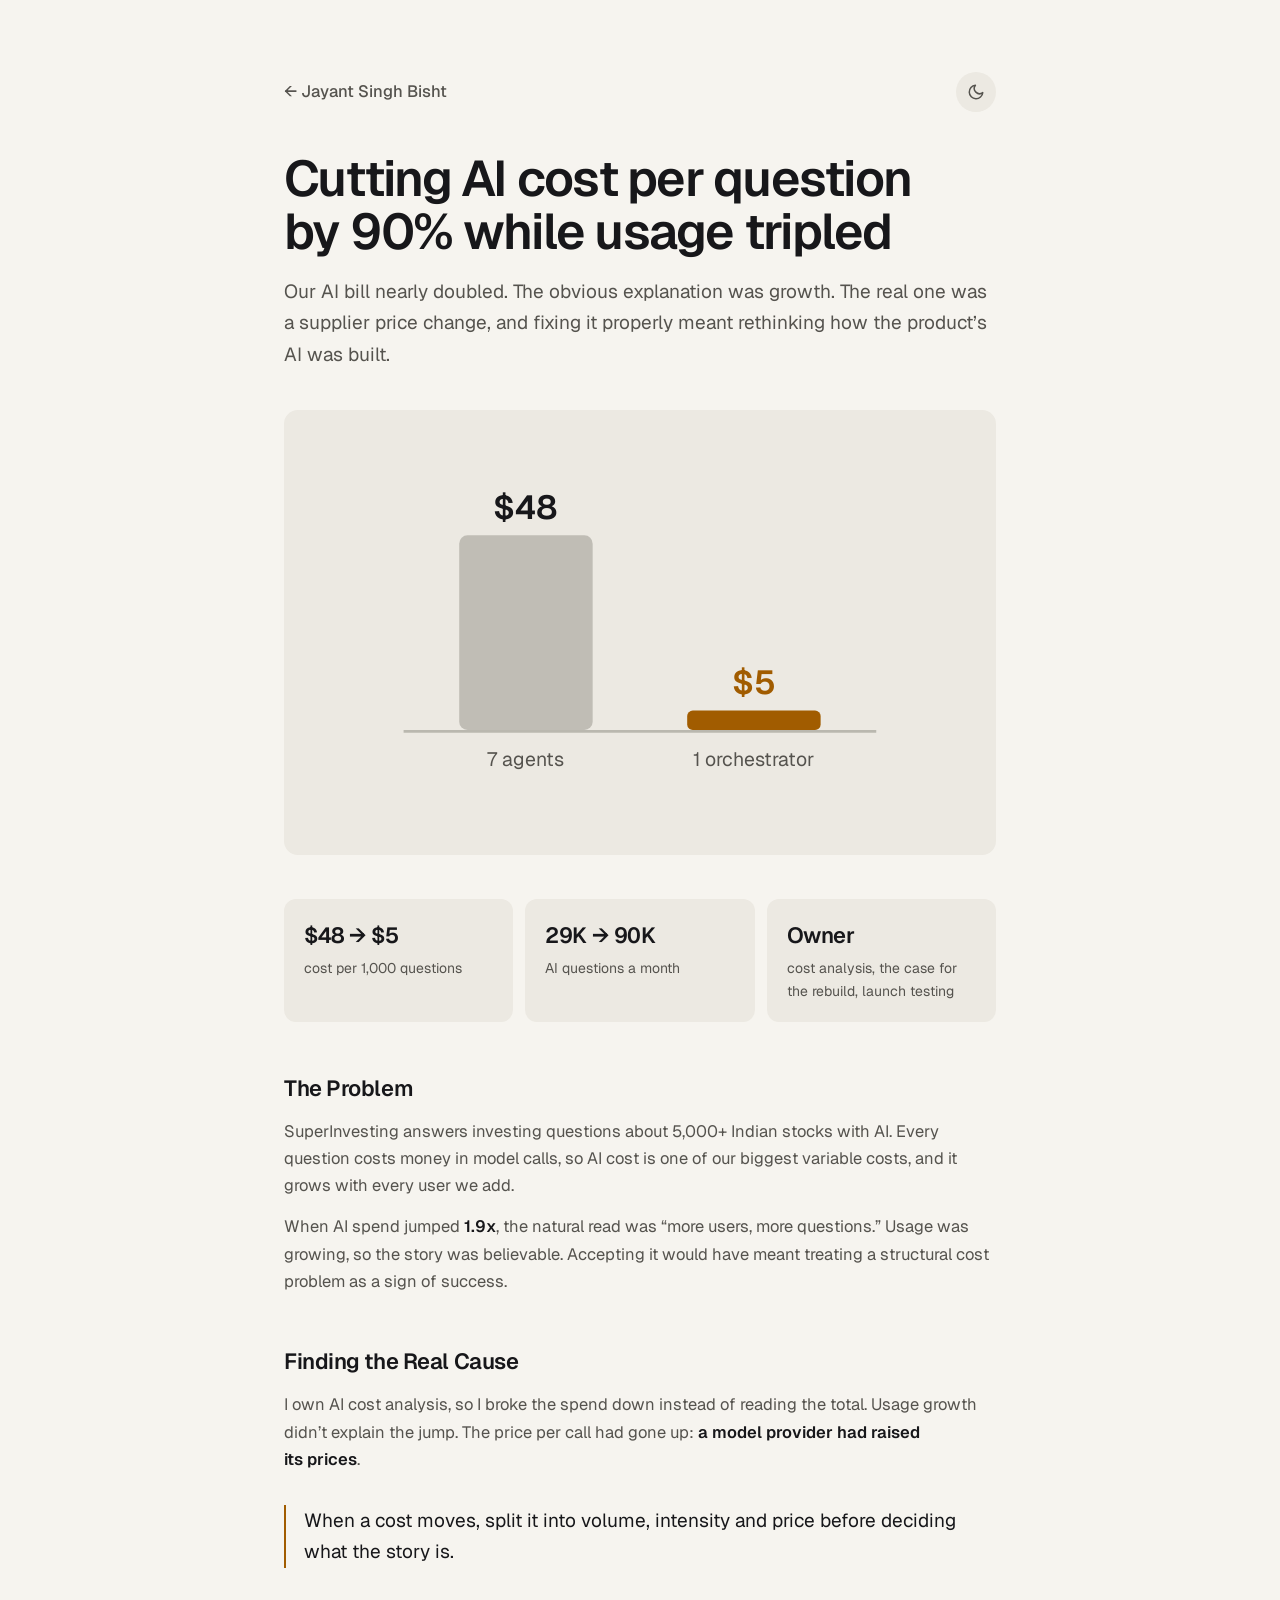
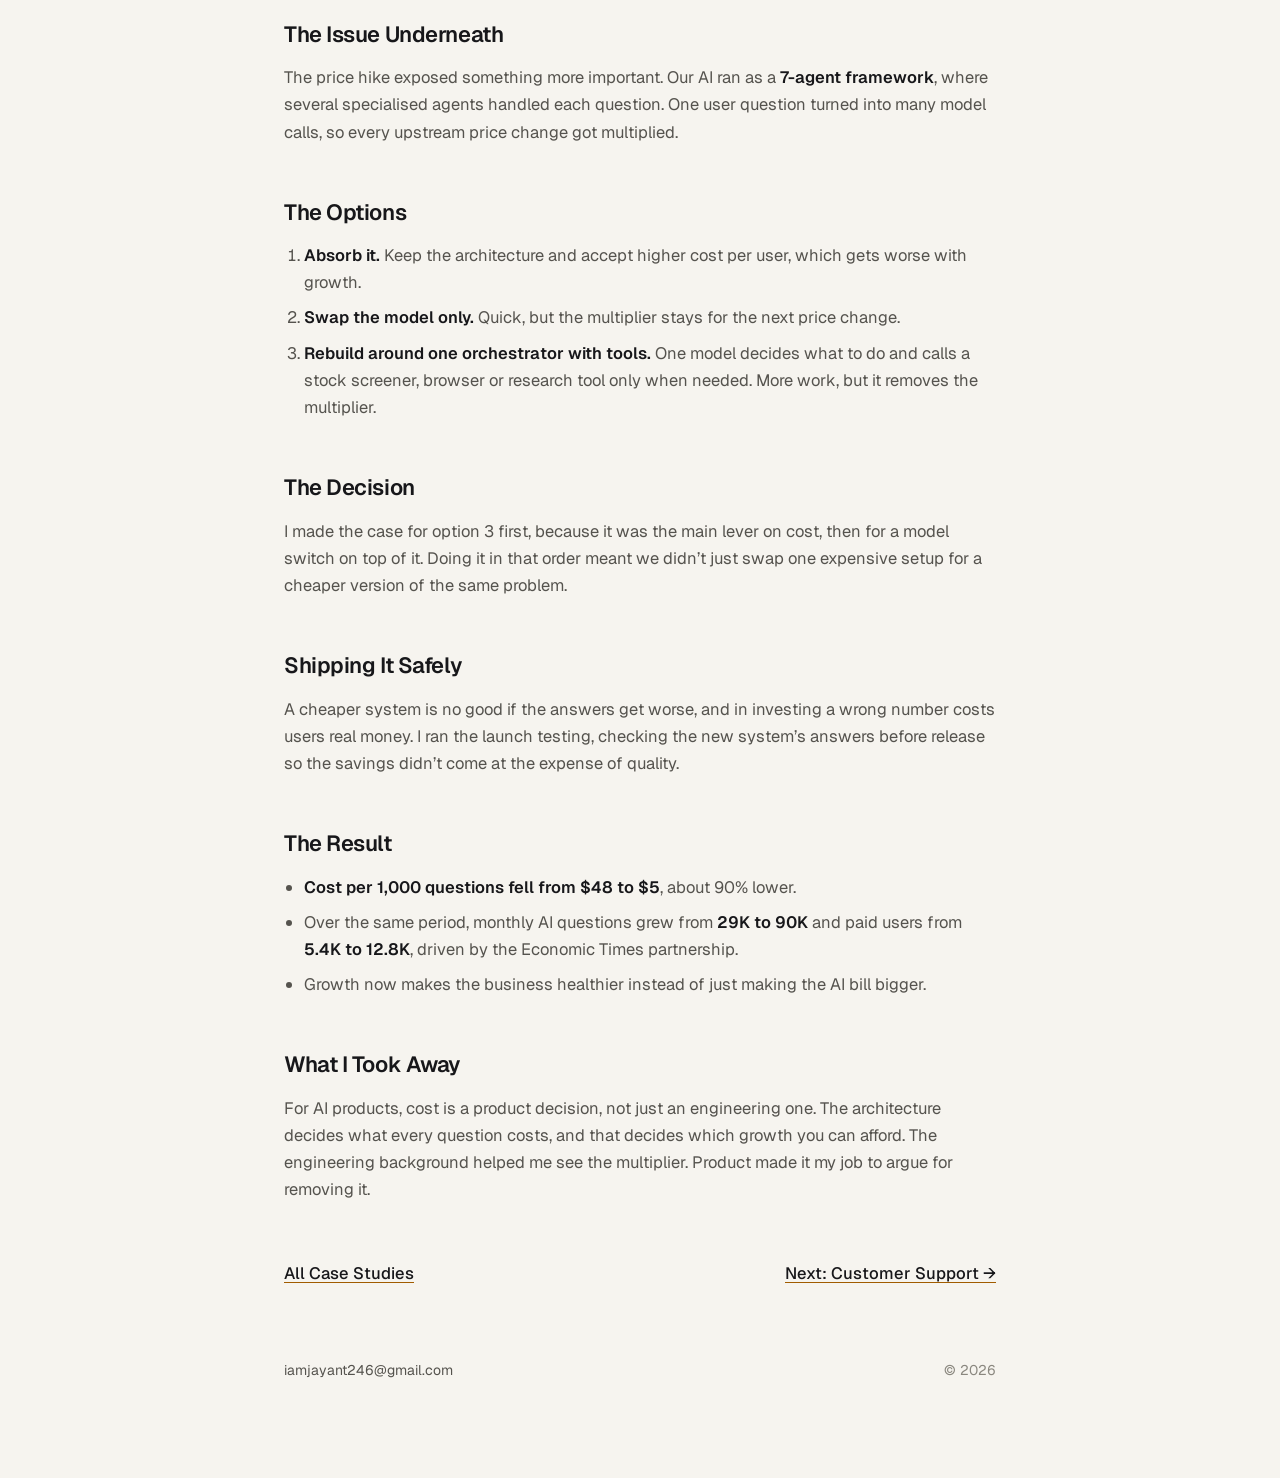
==== case-studies/ai-cost.html @ e62c858f "Portfolio: case studies, experience, projects, light/dark theme Co-Authored-By: Claude Opus 5.5 <nor" ====
<!doctype html>
<html lang="en">
<head>
  <meta charset="utf-8" />
  <meta name="viewport" content="width=device-width, initial-scale=1" />
  <title>Cutting AI cost 90% — Jayant Singh Bisht</title>
  <meta name="description" content="How I traced a 1.9x jump in AI spend to its real cause and argued for rebuilding SuperInvesting’s AI around one orchestrator." />
  <meta name="theme-color" content="#0c0d0f" />
  <script>try{const t=localStorage.getItem("theme");if(t==="light"||t==="dark")document.documentElement.dataset.theme=t}catch(e){}</script>
  <link rel="preconnect" href="https://fonts.googleapis.com" />
  <link rel="preconnect" href="https://fonts.gstatic.com" crossorigin />
  <link href="https://fonts.googleapis.com/css2?family=Geist:wght@400;500;600&display=swap" rel="stylesheet" />
  <link rel="stylesheet" href="/styles.css" />
  <link rel="icon" href="/img/jayant.jpg" />
  <script src="/site.js" defer></script>
</head>
<body>
<a class="skip" href="#main">Skip to Content</a>
<main id="main" class="article-wrap article">
  <div class="article-top"><a class="back" href="/">← Jayant Singh Bisht</a><button class="theme-toggle" type="button" aria-label="Switch theme"><svg class="moon" viewBox="0 0 24 24" fill="none" stroke="currentColor" stroke-width="2" stroke-linecap="round" stroke-linejoin="round" aria-hidden="true"><path d="M21 12.8A9 9 0 1 1 11.2 3a7 7 0 0 0 9.8 9.8Z"/></svg><svg class="sun" viewBox="0 0 24 24" fill="none" stroke="currentColor" stroke-width="2" stroke-linecap="round" stroke-linejoin="round" aria-hidden="true"><circle cx="12" cy="12" r="4"/><path d="M12 2v2M12 20v2M4.9 4.9l1.4 1.4M17.7 17.7l1.4 1.4M2 12h2M20 12h2M4.9 19.1l1.4-1.4M17.7 6.3l1.4-1.4"/></svg></button></div>

  <div data-stagger>
    <h1 data-reveal>Cutting AI cost per question by 90% while usage tripled</h1>
    <p class="lede" data-reveal>Our AI bill nearly doubled. The obvious explanation was growth. The real one was a supplier price change, and fixing it properly meant rethinking how the product’s AI was built.</p>
  </div>
  <div class="viz cover-viz" role="img" aria-label="AI cost per 1,000 questions fell from $48 with seven agents to $5 with one orchestrator" data-reveal><svg viewBox="0 0 420 220"><line class="line" x1="40" y1="181" x2="380" y2="181"/><rect class="mute" x="80" y="40" width="96" height="140" rx="6"/><text class="big" x="128" y="28" text-anchor="middle" font-size="24">$48</text><text x="128" y="206" text-anchor="middle" font-size="14">7 agents</text><rect class="acc" x="244" y="166" width="96" height="14" rx="4"/><text class="acc-t" x="292" y="154" text-anchor="middle" font-size="24">$5</text><text x="292" y="206" text-anchor="middle" font-size="14">1 orchestrator</text></svg></div>
  <div class="facts" data-stagger>
    <div data-reveal><strong class="num">$48 → $5</strong><span>cost per 1,000 questions</span></div>
    <div data-reveal><strong class="num">29K → 90K</strong><span>AI questions a month</span></div>
    <div data-reveal><strong>Owner</strong><span>cost analysis, the case for the rebuild, launch testing</span></div>
  </div>
  <div class="prose">
    <h2>The Problem</h2>
    <p>SuperInvesting answers investing questions about 5,000+ Indian stocks with AI. Every question costs money in model calls, so AI cost is one of our biggest variable costs, and it grows with every user we add.</p>
    <p>When AI spend jumped <strong>1.9x</strong>, the natural read was “more users, more questions.” Usage was growing, so the story was believable. Accepting it would have meant treating a structural cost problem as a sign of success.</p>

    <h2>Finding the Real Cause</h2>
    <p>I own AI cost analysis, so I broke the spend down instead of reading the total. Usage growth didn’t explain the jump. The price per call had gone up: <strong>a model provider had raised its prices</strong>.</p>
    <p class="pull">When a cost moves, split it into volume, intensity and price before deciding what the story is.</p>

    <h2>The Issue Underneath</h2>
    <p>The price hike exposed something more important. Our AI ran as a <strong>7-agent framework</strong>, where several specialised agents handled each question. One user question turned into many model calls, so every upstream price change got multiplied.</p>

    <h2>The Options</h2>
    <ol>
      <li><strong>Absorb it.</strong> Keep the architecture and accept higher cost per user, which gets worse with growth.</li>
      <li><strong>Swap the model only.</strong> Quick, but the multiplier stays for the next price change.</li>
      <li><strong>Rebuild around one orchestrator with tools.</strong> One model decides what to do and calls a stock screener, browser or research tool only when needed. More work, but it removes the multiplier.</li>
    </ol>

    <h2>The Decision</h2>
    <p>I made the case for option 3 first, because it was the main lever on cost, then for a model switch on top of it. Doing it in that order meant we didn’t just swap one expensive setup for a cheaper version of the same problem.</p>
  </div>
  <div class="prose">
    <h2>Shipping It Safely</h2>
    <p>A cheaper system is no good if the answers get worse, and in investing a wrong number costs users real money. I ran the launch testing, checking the new system’s answers before release so the savings didn’t come at the expense of quality.</p>

    <h2>The Result</h2>
    <ul>
      <li><strong>Cost per 1,000 questions fell from $48 to $5</strong>, about 90% lower.</li>
      <li>Over the same period, monthly AI questions grew from <strong>29K to 90K</strong> and paid users from <strong>5.4K to 12.8K</strong>, driven by the Economic Times partnership.</li>
      <li>Growth now makes the business healthier instead of just making the AI bill bigger.</li>
    </ul>

    <h2>What I Took Away</h2>
    <p>For AI products, cost is a product decision, not just an engineering one. The architecture decides what every question costs, and that decides which growth you can afford. The engineering background helped me see the multiplier. Product made it my job to argue for removing it.</p>

    <nav class="pager" aria-label="Case studies">
      <a class="u" href="/#work">All Case Studies</a>
      <a class="u" href="/case-studies/help-support.html">Next: Customer Support →</a>
    </nav>
  </div>
  <footer class="page-foot">
    <a class="link" href="mailto:iamjayant246@gmail.com">iamjayant246@gmail.com</a>
    <span>© 2026</span>
  </footer>
</main>
</body>
</html>
---- styles.css ----
:root {
  color-scheme: dark;
  --ground: #0c0d0f;
  --raise: #15171a;
  --ink: #e9e7e2;
  --soft: #a3a19b;
  --dim: #6d6b66;
  --accent: #f2b544;
  --accent-ink: #1a1408;
  --chip: rgba(242, 181, 68, 0.12);
  --font: "Geist", ui-sans-serif, system-ui, -apple-system, "Segoe UI", sans-serif;
}

/* Light theme: follows the system unless the visitor picked one with the toggle. */
@media (prefers-color-scheme: light) {
  :root:not([data-theme="dark"]) {
    color-scheme: light;
    --ground: #f6f4ef;
    --raise: #ece9e2;
    --ink: #17171a;
    --soft: #55534e;
    --dim: #8a877f;
    --accent: #a15c00;
    --accent-ink: #fff8ec;
    --chip: rgba(161, 92, 0, 0.1);
  }
}
:root[data-theme="light"] {
  color-scheme: light;
  --ground: #f6f4ef;
  --raise: #ece9e2;
  --ink: #17171a;
  --soft: #55534e;
  --dim: #8a877f;
  --accent: #a15c00;
  --accent-ink: #fff8ec;
  --chip: rgba(161, 92, 0, 0.1);
}

/* Theme toggle */
.theme-toggle {
  display: inline-grid; place-items: center; width: 40px; height: 40px; border-radius: 999px;
  background: var(--raise); color: var(--soft); border: 0; cursor: pointer;
  transition: color 0.2s, transform 0.2s;
}
.theme-toggle:hover { color: var(--ink); transform: rotate(-15deg); }
.theme-toggle svg { width: 18px; height: 18px; }
.theme-toggle .sun { display: none; }
:root[data-theme-resolved="dark"] .theme-toggle .sun { display: block; }
:root[data-theme-resolved="dark"] .theme-toggle .moon { display: none; }
.article-top { display: flex; justify-content: space-between; align-items: center; }
body { transition: background-color 0.25s, color 0.25s; }

*, *::before, *::after { box-sizing: border-box; margin: 0; padding: 0; }
html { -webkit-text-size-adjust: 100%; scroll-behavior: smooth; }
@media (pointer: fine) { html { overscroll-behavior: none; } }

body {
  background: var(--ground);
  color: var(--soft);
  font-family: var(--font);
  font-size: 16.5px;
  line-height: 1.65;
  -webkit-font-smoothing: antialiased;
  touch-action: manipulation;
  -webkit-tap-highlight-color: transparent;
}

img { display: block; max-width: 100%; height: auto; }
a { color: inherit; text-decoration: none; }
:focus-visible { outline: 2px solid var(--accent); outline-offset: 4px; border-radius: 4px; }
h1, h2, h3 { color: var(--ink); font-weight: 600; text-wrap: balance; }
p { text-wrap: pretty; }
strong { color: var(--ink); font-weight: 500; }
.num { font-variant-numeric: tabular-nums; }

.skip {
  position: absolute; left: 16px; top: -100px; z-index: 50;
  background: var(--accent); color: var(--accent-ink); padding: 10px 16px; border-radius: 6px; font-weight: 600;
}
.skip:focus { top: 16px; }

/* Layout */
.shell {
  position: relative; z-index: 1;
  max-width: 1200px; margin: 0 auto; padding: 0 clamp(24px, 5vw, 64px);
  display: grid; grid-template-columns: minmax(0, 1fr) minmax(0, 1.15fr); gap: 64px;
}

.side {
  position: sticky; top: 0; height: 100vh; height: 100svh;
  display: flex; flex-direction: column; justify-content: space-between;
  padding-block: 96px;
}
.side .who { display: flex; align-items: center; gap: 14px; }
.side .who img { width: 52px; height: 52px; border-radius: 50%; object-fit: cover; object-position: 50% 25%; }
.side h1 { font-size: clamp(40px, 4.6vw, 54px); line-height: 1.02; letter-spacing: -0.035em; margin-top: 28px; }
.side .role { color: var(--ink); font-size: 19px; font-weight: 500; margin-top: 14px; letter-spacing: -0.01em; }
.side .line { margin-top: 14px; max-width: 32ch; }

.toc { list-style: none; margin-top: 64px; display: grid; gap: 4px; }
.toc a {
  display: inline-flex; align-items: center; gap: 14px; padding-block: 8px;
  font-size: 13px; font-weight: 600; letter-spacing: 0.08em; text-transform: uppercase; color: var(--dim);
  transition: color 0.2s;
}
.toc a::before {
  content: ""; height: 1px; width: 32px; background: currentColor;
  transition: width 0.25s cubic-bezier(.2,.7,.2,1), background-color 0.2s;
}
.toc a:hover, .toc a[aria-current="true"] { color: var(--ink); }
.toc a:hover::before, .toc a[aria-current="true"]::before { width: 64px; }

.socials { list-style: none; display: flex; gap: 20px; align-items: center; }
.socials a { color: var(--soft); transition: color 0.2s, transform 0.2s; }
.socials a:hover { color: var(--ink); transform: translateY(-2px); }
.socials svg { width: 22px; height: 22px; display: block; }

/* Content column */
.content { padding-block: 96px; }
.block { scroll-margin-top: 96px; }
.block + .block { margin-top: 112px; }
.block-title { display: none; }

.about p + p { margin-top: 16px; }
.about a, .inline-link {
  color: var(--ink); font-weight: 500;
  background-image: linear-gradient(var(--accent), var(--accent));
  background-size: 100% 1px; background-position: 0 100%; background-repeat: no-repeat;
  transition: color 0.2s;
}
.about a:hover, .inline-link:hover { color: var(--accent); }

/* Stats */
.stats { display: grid; grid-template-columns: repeat(2, 1fr); gap: 12px; margin-top: 40px; }
.stat { background: var(--raise); border-radius: 12px; padding: 20px 22px; }
.stat strong { display: block; font-size: 30px; font-weight: 600; letter-spacing: -0.03em; line-height: 1.1; }
.stat span { display: block; font-size: 14px; margin-top: 4px; }
.stat .was { color: var(--dim); }

/* Cards (case studies, experience, projects) */
.cards { list-style: none; display: grid; gap: 12px; }
.card {
  position: relative; display: grid; grid-template-columns: 168px 1fr; gap: 22px;
  padding: 20px; margin-inline: -20px; border-radius: 12px;
  transition: background-color 0.25s, transform 0.25s cubic-bezier(.2,.7,.2,1);
}
.cards:hover .card { opacity: 0.55; }
.cards .card:hover { opacity: 1; background: var(--raise); }
.card { transition: opacity 0.25s, background-color 0.25s; }
.card .aside { font-size: 13px; font-weight: 600; letter-spacing: 0.04em; text-transform: uppercase; color: var(--dim); padding-top: 3px; }
.card .thumb { border-radius: 8px; overflow: hidden; background: var(--raise); align-self: start; aspect-ratio: 16 / 10; }
.card .thumb img { width: 100%; height: 100%; object-fit: cover; object-position: top; }
.card h3 { font-size: 17px; font-weight: 500; line-height: 1.35; letter-spacing: -0.01em; }
.card h3 a::after { content: ""; position: absolute; inset: 0; border-radius: 12px; }
.card h3 .arrow { display: inline-block; margin-left: 4px; transition: transform 0.2s; color: var(--accent); }
.card:hover h3 { color: var(--accent); }
.card:hover h3 .arrow { transform: translate(3px, -3px); }
.card p { margin-top: 8px; font-size: 15px; }
.card .sub { color: var(--dim); font-size: 15px; margin-top: 2px; }
.card ul.points { margin-top: 10px; padding-left: 18px; font-size: 15px; display: grid; gap: 6px; }
.chips { list-style: none; display: flex; flex-wrap: wrap; gap: 8px; margin-top: 14px; }
.chips li { background: var(--chip); color: var(--accent); font-size: 12.5px; font-weight: 500; padding: 4px 12px; border-radius: 999px; }
.result { color: var(--ink); font-weight: 600; }

.more { display: inline-flex; align-items: center; gap: 8px; margin-top: 28px; color: var(--ink); font-weight: 500; }
.more span { transition: transform 0.2s; }
.more:hover span { transform: translateX(4px); }
.more:hover { color: var(--accent); }

.foot { margin-top: 112px; font-size: 14px; color: var(--dim); max-width: 46ch; }

/* Article (case study pages) */
.article-wrap { position: relative; z-index: 1; max-width: 760px; margin: 0 auto; padding: 72px 24px 96px; }
.back { display: inline-flex; gap: 8px; color: var(--soft); font-weight: 500; transition: color 0.2s; }
.back:hover { color: var(--accent); }
.article h1 { font-size: clamp(34px, 5vw, 50px); line-height: 1.06; letter-spacing: -0.035em; margin-top: 40px; }
.article .lede { font-size: 19px; color: var(--soft); margin-top: 18px; }
.facts { display: grid; grid-template-columns: repeat(3, 1fr); gap: 12px; margin-block: 44px; }
.facts div { background: var(--raise); border-radius: 12px; padding: 18px 20px; }
.facts strong { display: block; font-size: 22px; letter-spacing: -0.02em; font-weight: 600; }
.facts span { display: block; font-size: 14px; margin-top: 4px; }
.article h2 { font-size: 22px; letter-spacing: -0.02em; margin: 48px 0 12px; }
.article h3 { font-size: 17px; margin: 24px 0 6px; }
.article p { margin-bottom: 14px; }
.article ol, .article ul { padding-left: 20px; margin-bottom: 14px; display: grid; gap: 8px; }
.article strong { font-weight: 600; }
.article .pull { border-left: 2px solid var(--accent); padding-left: 18px; margin-block: 32px; font-size: 19px; color: var(--ink); }
.article figure { margin-block: 36px; }
.article figure img { border-radius: 12px; }
.article figcaption { color: var(--dim); font-size: 14px; margin-top: 10px; }
.article .prose a:not(.back) { color: var(--ink); text-decoration: underline; text-decoration-color: var(--accent); text-underline-offset: 3px; }
.pager { display: flex; justify-content: space-between; gap: 16px; flex-wrap: wrap; margin-top: 56px; font-weight: 500; }
.page-foot { margin-top: 72px; display: flex; justify-content: space-between; gap: 16px; flex-wrap: wrap; font-size: 14px; color: var(--dim); }
.page-foot a { color: var(--soft); }
.page-foot a:hover { color: var(--accent); }

/* Reveal */
.js [data-reveal] { opacity: 0; transform: translateY(14px); }
.js [data-reveal].in {
  opacity: 1; transform: none;
  transition: opacity 0.7s ease, transform 0.7s cubic-bezier(.2,.7,.2,1);
  transition-delay: calc(var(--i, 0) * 70ms);
}

@media (prefers-reduced-motion: reduce) {
  html { scroll-behavior: auto; }
  .js [data-reveal] { opacity: 1; transform: none; }
  *, *::before, *::after { transition-duration: 0.01ms !important; }
}

/* Tablet & mobile: single column, header scrolls away, section titles appear */
@media (max-width: 1000px) {
  .shell { grid-template-columns: minmax(0, 1fr); gap: 0; }
  .side { position: static; height: auto; padding-block: 64px 24px; }
  .toc { display: none; }
  .socials { margin-top: 28px; }
  .content { padding-top: 32px; }
  .block-title {
    display: block; position: sticky; top: 0; z-index: 5;
    margin-inline: calc(-1 * clamp(24px, 5vw, 64px)); padding: 16px clamp(24px, 5vw, 64px); margin-bottom: 16px;
    background: color-mix(in srgb, var(--ground) 88%, transparent); backdrop-filter: blur(8px);
    font-size: 13px; font-weight: 600; letter-spacing: 0.08em; text-transform: uppercase; color: var(--ink);
  }
  .block + .block { margin-top: 80px; }
  .cards:hover .card { opacity: 1; }
}

@media (max-width: 560px) {
  .card { grid-template-columns: minmax(0, 1fr); gap: 12px; }
  .card .thumb { max-width: 220px; }
  .facts { grid-template-columns: 1fr; }
}

/* Case-study visuals: drawn with theme tokens so they follow light/dark mode */
.viz { background: var(--raise); border-radius: 8px; aspect-ratio: 16 / 10; display: grid; place-items: center; padding: 8% 12%; color: var(--dim); }
.viz svg { width: 100%; height: 100%; overflow: visible; }
.viz .ink { fill: var(--ink); }
.viz .mute { fill: var(--dim); opacity: 0.45; }
.viz .acc { fill: var(--accent); }
.viz .line { stroke: var(--dim); stroke-opacity: 0.5; stroke-width: 2; fill: none; }
.viz .line-acc { stroke: var(--accent); stroke-width: 2.5; fill: none; }
.viz text { font-family: var(--font); fill: var(--soft); }
.viz text.big { fill: var(--ink); font-weight: 600; }
.viz text.acc-t { fill: var(--accent); font-weight: 600; }
.cover-viz { margin-block: 40px 0; padding: 7% 9%; border-radius: 14px; }
.viz .tile { fill: var(--ground); }
.viz .tile.dead { fill: var(--ground); opacity: 0.6; }
.viz text.on-acc { fill: var(--accent-ink); font-weight: 600; }
.viz text.strike { fill: var(--dim); text-decoration: line-through; }
.viz .dot { fill: var(--accent-ink); }
.card .thumb.viz { padding: 6% 8%; }
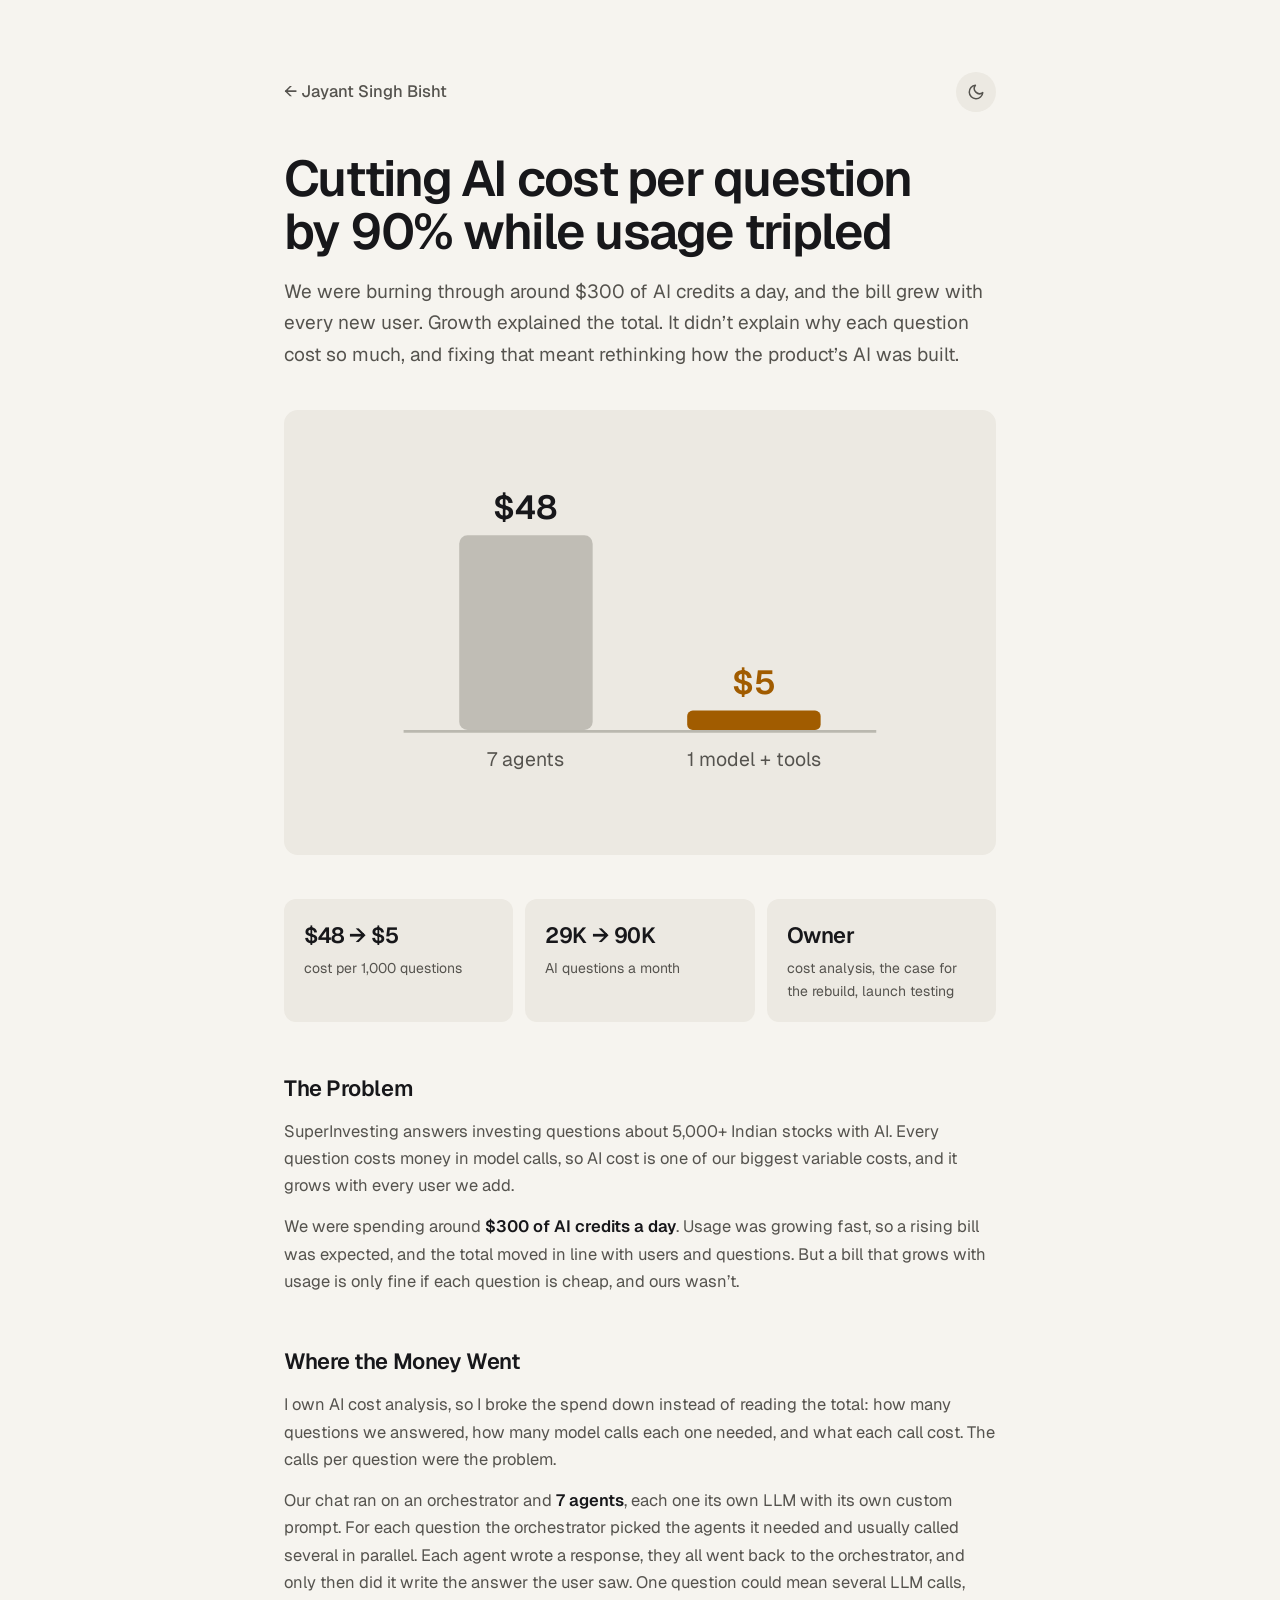
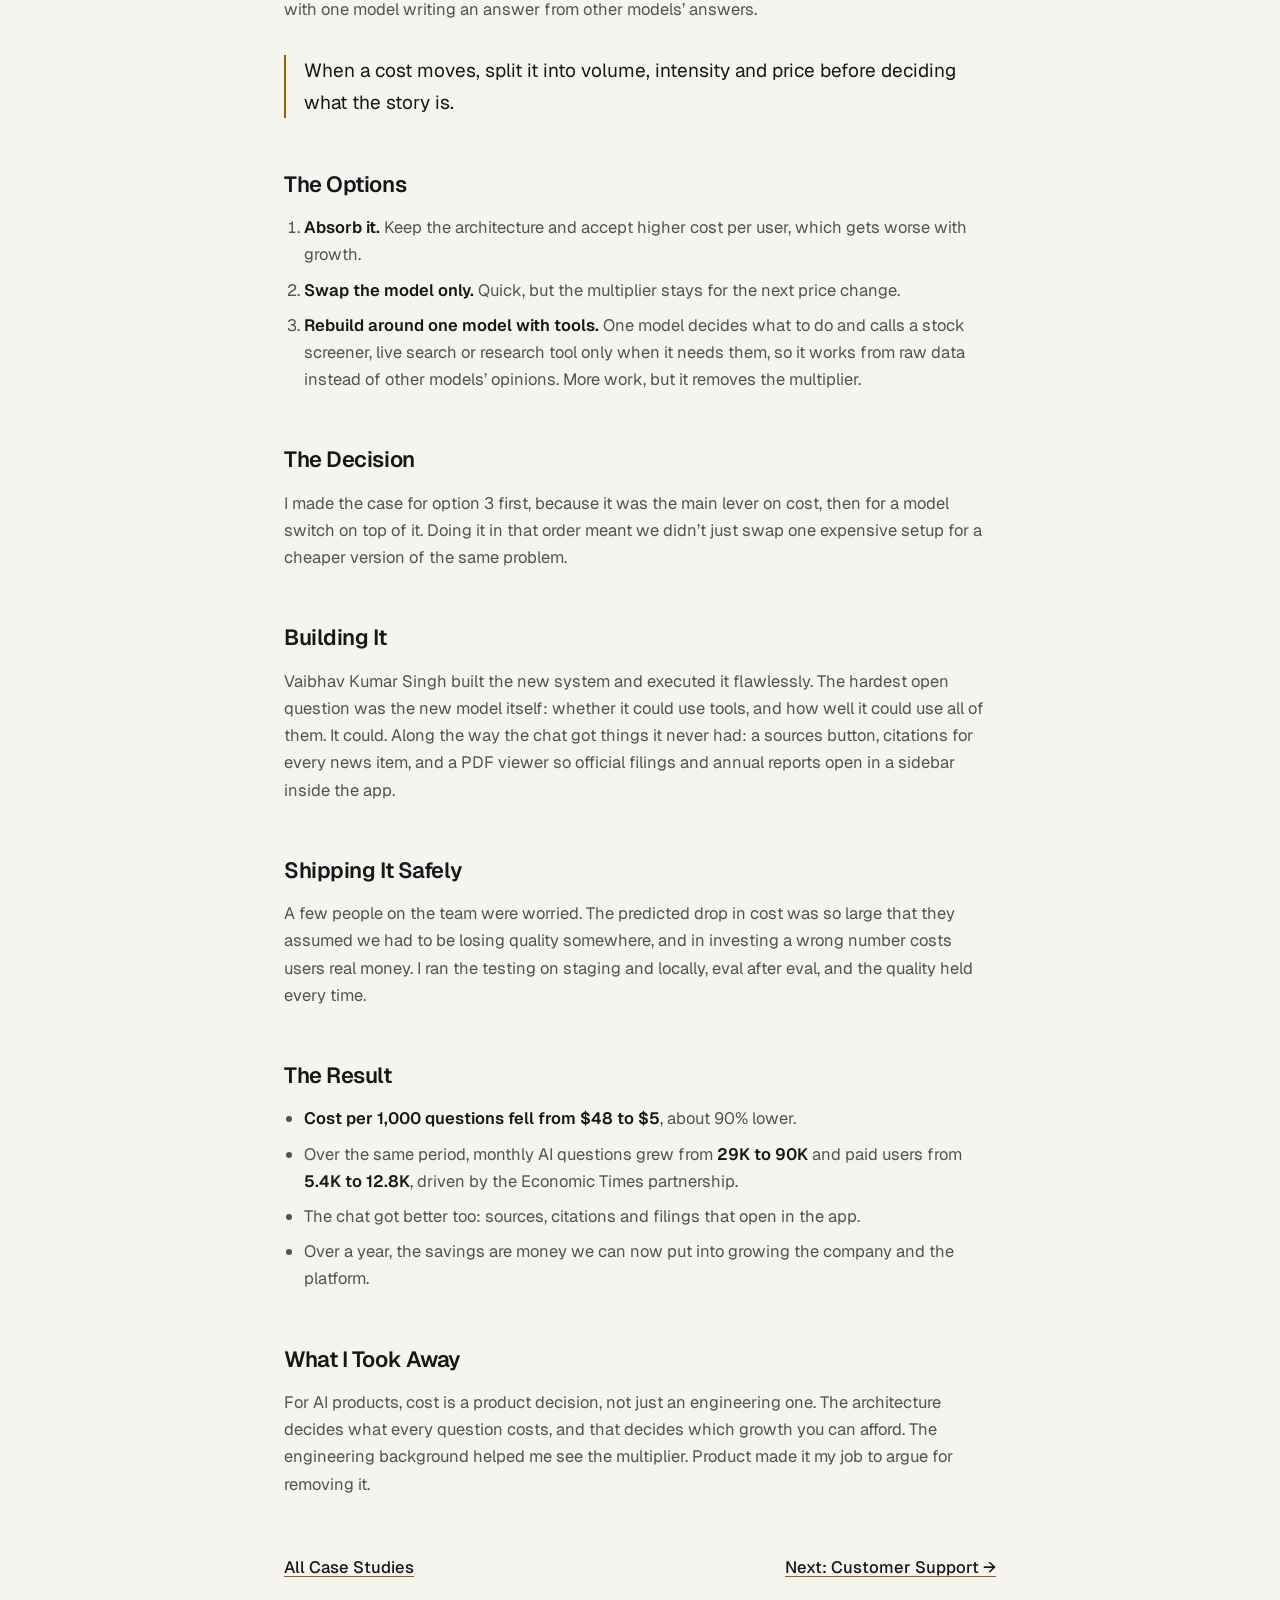
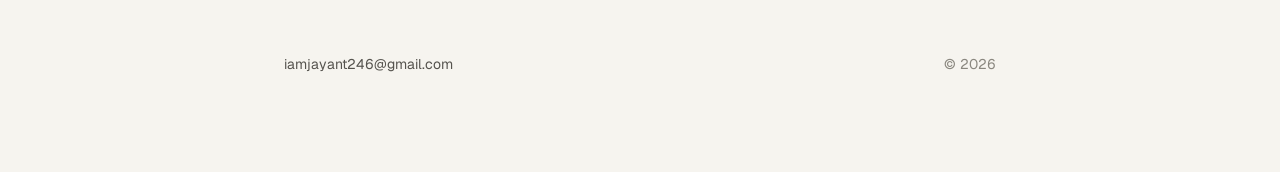
==== commit 61f5256f: "Update AI cost case study with architecture, build and testing details Co-Authored-By: Claude Opus 5" ====
--- a/case-studies/ai-cost.html
+++ b/case-studies/ai-cost.html
@@ -4,7 +4,16 @@
   <meta charset="utf-8" />
   <meta name="viewport" content="width=device-width, initial-scale=1" />
   <title>Cutting AI cost 90% — Jayant Singh Bisht</title>
-  <meta name="description" content="How I traced a 1.9x jump in AI spend to its real cause and argued for rebuilding SuperInvesting’s AI around one orchestrator." />
+  <meta name="description" content="How I found what each AI question really cost and argued for rebuilding SuperInvesting’s AI around one model with tools." />
+  <meta property="og:title" content="Cutting AI cost 90%" />
+  <meta property="og:description" content="How I found what each AI question really cost and argued for rebuilding SuperInvesting’s AI around one model with tools." />
+  <meta property="og:type" content="website" />
+  <meta property="og:url" content="https://jayantsinghbisht.vercel.app/" />
+  <meta property="og:image" content="https://jayantsinghbisht.vercel.app/og.jpg" />
+  <meta property="og:image:width" content="1200" />
+  <meta property="og:image:height" content="627" />
+  <meta name="twitter:card" content="summary_large_image" />
+  <meta name="twitter:image" content="https://jayantsinghbisht.vercel.app/og.jpg" />
   <meta name="theme-color" content="#0c0d0f" />
   <script>try{const t=localStorage.getItem("theme");if(t==="light"||t==="dark")document.documentElement.dataset.theme=t}catch(e){}</script>
   <link rel="preconnect" href="https://fonts.googleapis.com" />
@@ -21,9 +30,9 @@
 
   <div data-stagger>
     <h1 data-reveal>Cutting AI cost per question by 90% while usage tripled</h1>
-    <p class="lede" data-reveal>Our AI bill nearly doubled. The obvious explanation was growth. The real one was a supplier price change, and fixing it properly meant rethinking how the product’s AI was built.</p>
+    <p class="lede" data-reveal>We were burning through around $300 of AI credits a day, and the bill grew with every new user. Growth explained the total. It didn’t explain why each question cost so much, and fixing that meant rethinking how the product’s AI was built.</p>
   </div>
-  <div class="viz cover-viz" role="img" aria-label="AI cost per 1,000 questions fell from $48 with seven agents to $5 with one orchestrator" data-reveal><svg viewBox="0 0 420 220"><line class="line" x1="40" y1="181" x2="380" y2="181"/><rect class="mute" x="80" y="40" width="96" height="140" rx="6"/><text class="big" x="128" y="28" text-anchor="middle" font-size="24">$48</text><text x="128" y="206" text-anchor="middle" font-size="14">7 agents</text><rect class="acc" x="244" y="166" width="96" height="14" rx="4"/><text class="acc-t" x="292" y="154" text-anchor="middle" font-size="24">$5</text><text x="292" y="206" text-anchor="middle" font-size="14">1 orchestrator</text></svg></div>
+  <div class="viz cover-viz" role="img" aria-label="AI cost per 1,000 questions fell from $48 with seven agents to $5 with one model and tools" data-reveal><svg viewBox="0 0 420 220"><line class="line" x1="40" y1="181" x2="380" y2="181"/><rect class="mute" x="80" y="40" width="96" height="140" rx="6"/><text class="big" x="128" y="28" text-anchor="middle" font-size="24">$48</text><text x="128" y="206" text-anchor="middle" font-size="14">7 agents</text><rect class="acc" x="244" y="166" width="96" height="14" rx="4"/><text class="acc-t" x="292" y="154" text-anchor="middle" font-size="24">$5</text><text x="292" y="206" text-anchor="middle" font-size="14">1 model + tools</text></svg></div>
   <div class="facts" data-stagger>
     <div data-reveal><strong class="num">$48 → $5</strong><span>cost per 1,000 questions</span></div>
     <div data-reveal><strong class="num">29K → 90K</strong><span>AI questions a month</span></div>
@@ -32,34 +41,36 @@
   <div class="prose">
     <h2>The Problem</h2>
     <p>SuperInvesting answers investing questions about 5,000+ Indian stocks with AI. Every question costs money in model calls, so AI cost is one of our biggest variable costs, and it grows with every user we add.</p>
-    <p>When AI spend jumped <strong>1.9x</strong>, the natural read was “more users, more questions.” Usage was growing, so the story was believable. Accepting it would have meant treating a structural cost problem as a sign of success.</p>
+    <p>We were spending around <strong>$300 of AI credits a day</strong>. Usage was growing fast, so a rising bill was expected, and the total moved in line with users and questions. But a bill that grows with usage is only fine if each question is cheap, and ours wasn’t.</p>
 
-    <h2>Finding the Real Cause</h2>
-    <p>I own AI cost analysis, so I broke the spend down instead of reading the total. Usage growth didn’t explain the jump. The price per call had gone up: <strong>a model provider had raised its prices</strong>.</p>
+    <h2>Where the Money Went</h2>
+    <p>I own AI cost analysis, so I broke the spend down instead of reading the total: how many questions we answered, how many model calls each one needed, and what each call cost. The calls per question were the problem.</p>
+    <p>Our chat ran on an orchestrator and <strong>7 agents</strong>, each one its own LLM with its own custom prompt. For each question the orchestrator picked the agents it needed and usually called several in parallel. Each agent wrote a response, they all went back to the orchestrator, and only then did it write the answer the user saw. One question could mean several LLM calls, with one model writing an answer from other models’ answers.</p>
     <p class="pull">When a cost moves, split it into volume, intensity and price before deciding what the story is.</p>
-
-    <h2>The Issue Underneath</h2>
-    <p>The price hike exposed something more important. Our AI ran as a <strong>7-agent framework</strong>, where several specialised agents handled each question. One user question turned into many model calls, so every upstream price change got multiplied.</p>
 
     <h2>The Options</h2>
     <ol>
       <li><strong>Absorb it.</strong> Keep the architecture and accept higher cost per user, which gets worse with growth.</li>
       <li><strong>Swap the model only.</strong> Quick, but the multiplier stays for the next price change.</li>
-      <li><strong>Rebuild around one orchestrator with tools.</strong> One model decides what to do and calls a stock screener, browser or research tool only when needed. More work, but it removes the multiplier.</li>
+      <li><strong>Rebuild around one model with tools.</strong> One model decides what to do and calls a stock screener, live search or research tool only when it needs them, so it works from raw data instead of other models’ opinions. More work, but it removes the multiplier.</li>
     </ol>
 
     <h2>The Decision</h2>
     <p>I made the case for option 3 first, because it was the main lever on cost, then for a model switch on top of it. Doing it in that order meant we didn’t just swap one expensive setup for a cheaper version of the same problem.</p>
   </div>
   <div class="prose">
+    <h2>Building It</h2>
+    <p>Vaibhav Kumar Singh built the new system and executed it flawlessly. The hardest open question was the new model itself: whether it could use tools, and how well it could use all of them. It could. Along the way the chat got things it never had: a sources button, citations for every news item, and a PDF viewer so official filings and annual reports open in a sidebar inside the app.</p>
+
     <h2>Shipping It Safely</h2>
-    <p>A cheaper system is no good if the answers get worse, and in investing a wrong number costs users real money. I ran the launch testing, checking the new system’s answers before release so the savings didn’t come at the expense of quality.</p>
+    <p>A few people on the team were worried. The predicted drop in cost was so large that they assumed we had to be losing quality somewhere, and in investing a wrong number costs users real money. I ran the testing on staging and locally, eval after eval, and the quality held every time.</p>
 
     <h2>The Result</h2>
     <ul>
       <li><strong>Cost per 1,000 questions fell from $48 to $5</strong>, about 90% lower.</li>
       <li>Over the same period, monthly AI questions grew from <strong>29K to 90K</strong> and paid users from <strong>5.4K to 12.8K</strong>, driven by the Economic Times partnership.</li>
-      <li>Growth now makes the business healthier instead of just making the AI bill bigger.</li>
+      <li>The chat got better too: sources, citations and filings that open in the app.</li>
+      <li>Over a year, the savings are money we can now put into growing the company and the platform.</li>
     </ul>
 
     <h2>What I Took Away</h2>
--- a/styles.css
+++ b/styles.css
@@ -52,7 +52,7 @@
 body { transition: background-color 0.25s, color 0.25s; }
 
 *, *::before, *::after { box-sizing: border-box; margin: 0; padding: 0; }
-html { -webkit-text-size-adjust: 100%; scroll-behavior: smooth; }
+html { -webkit-text-size-adjust: 100%; }
 @media (pointer: fine) { html { overscroll-behavior: none; } }
 
 body {
@@ -196,11 +196,12 @@
 .page-foot a:hover { color: var(--accent); }
 
 /* Reveal */
-.js [data-reveal] { opacity: 0; transform: translateY(14px); }
+.js [data-reveal] { opacity: 0; transform: translateY(8px); }
+
 .js [data-reveal].in {
   opacity: 1; transform: none;
-  transition: opacity 0.7s ease, transform 0.7s cubic-bezier(.2,.7,.2,1);
-  transition-delay: calc(var(--i, 0) * 70ms);
+  transition: opacity 0.35s ease, transform 0.35s cubic-bezier(.2,.7,.2,1);
+  transition-delay: calc(min(var(--i, 0), 3) * 40ms);
 }
 
 @media (prefers-reduced-motion: reduce) {
@@ -250,3 +251,6 @@
 .viz text.strike { fill: var(--dim); text-decoration: line-through; }
 .viz .dot { fill: var(--accent-ink); }
 .card .thumb.viz { padding: 6% 8%; }
+
+/* Jump links: show the target section with no fade (beats the .in transition) */
+.js [data-reveal].in.now { opacity: 1; transform: none; transition: none; }
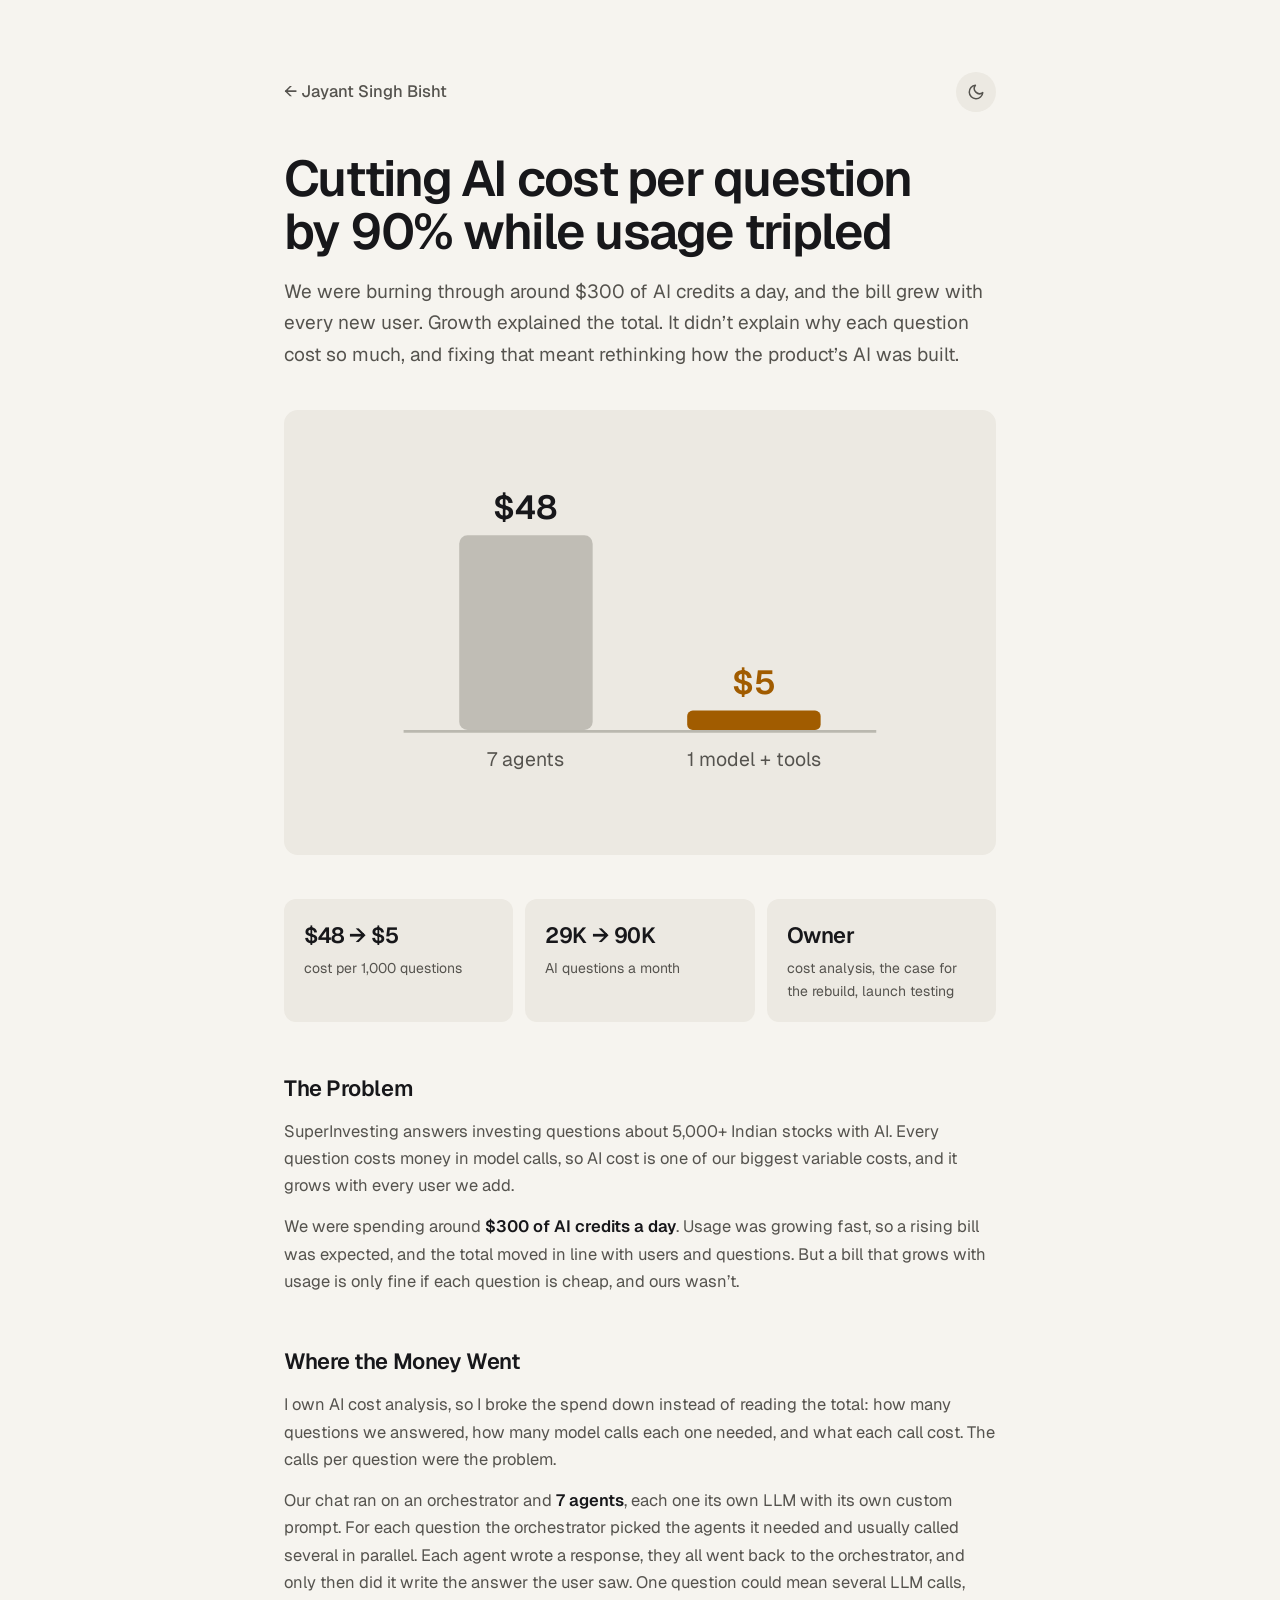
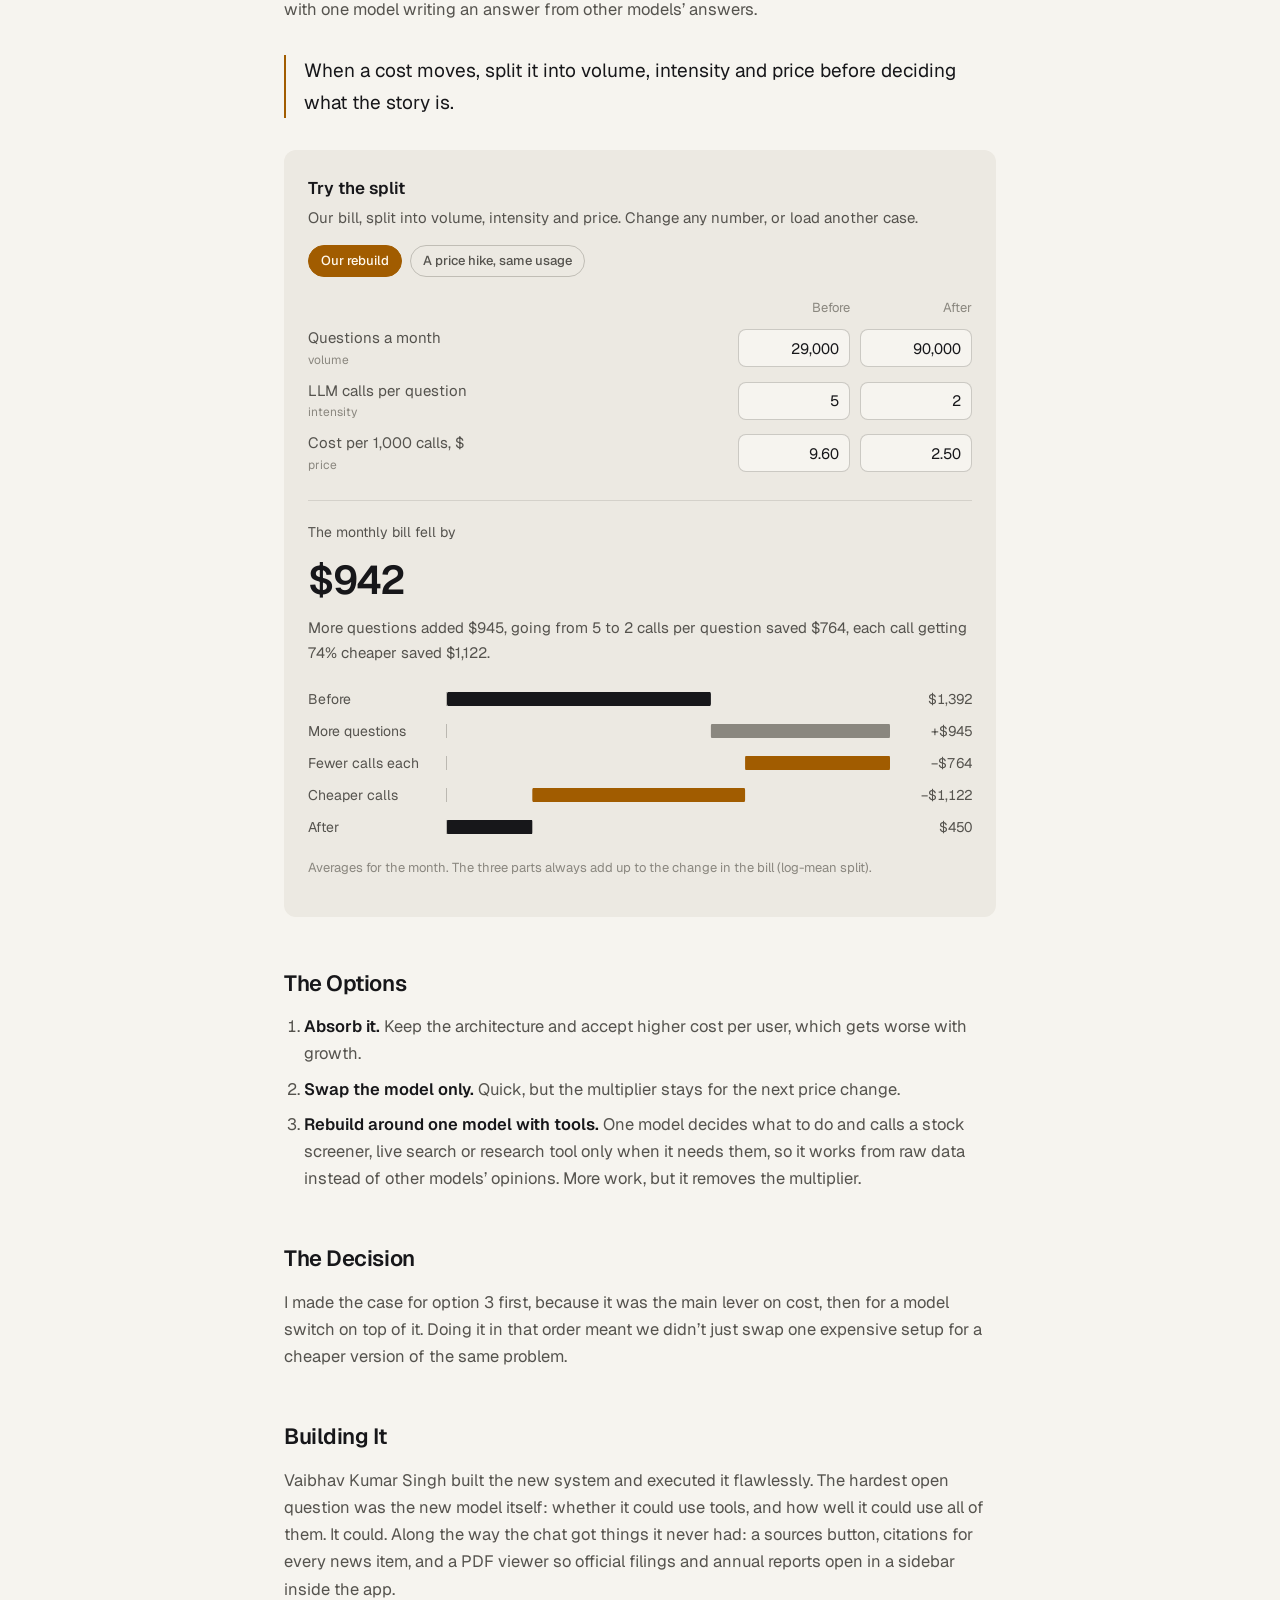
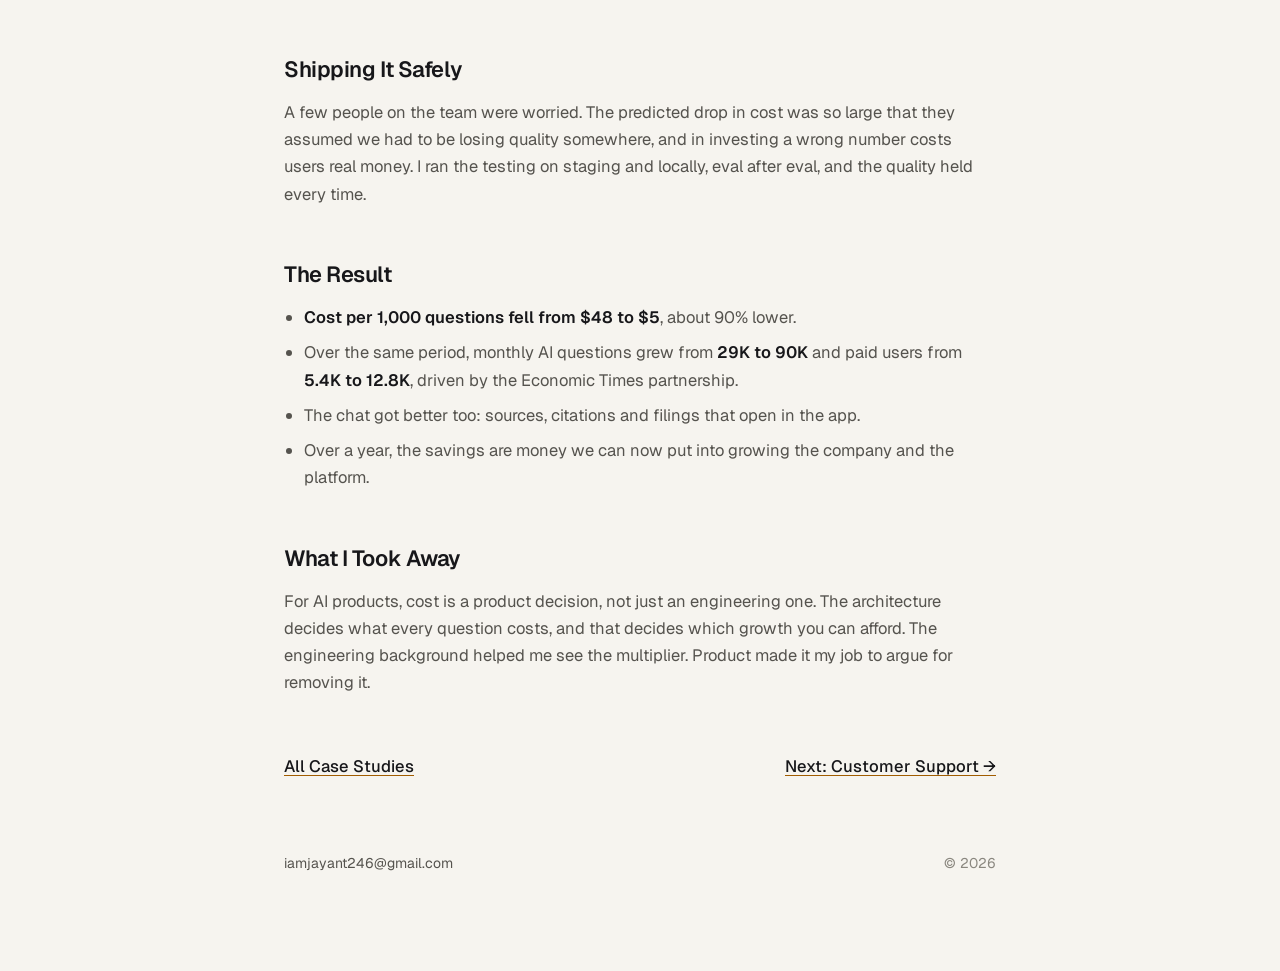
==== commit 84fd2b2b: "AI cost case study: interactive volume / intensity / price split; remove Substack link Readers can c" ====
--- a/case-studies/ai-cost.html
+++ b/case-studies/ai-cost.html
@@ -48,6 +48,38 @@
     <p>Our chat ran on an orchestrator and <strong>7 agents</strong>, each one its own LLM with its own custom prompt. For each question the orchestrator picked the agents it needed and usually called several in parallel. Each agent wrote a response, they all went back to the orchestrator, and only then did it write the answer the user saw. One question could mean several LLM calls, with one model writing an answer from other models’ answers.</p>
     <p class="pull">When a cost moves, split it into volume, intensity and price before deciding what the story is.</p>
 
+    <section class="split-calc" data-split aria-labelledby="split-title" data-reveal>
+      <div class="sc-head">
+        <h3 id="split-title">Try the split</h3>
+        <p>Our bill, split into volume, intensity and price. Change any number, or load another case.</p>
+        <div class="sc-presets" role="group" aria-label="Examples">
+          <button type="button" data-preset="rebuild" aria-pressed="true">Our rebuild</button>
+          <button type="button" data-preset="hike" aria-pressed="false">A price hike, same usage</button>
+        </div>
+      </div>
+
+      <div class="sc-grid" role="group" aria-label="Before and after">
+        <span></span><span class="sc-col" id="sc-before">Before</span><span class="sc-col" id="sc-after">After</span>
+        <span class="sc-row-label" id="sc-q">Questions a month <em>volume</em></span>
+        <input type="text" inputmode="numeric" data-k="q0" aria-labelledby="sc-before sc-q" />
+        <input type="text" inputmode="numeric" data-k="q1" aria-labelledby="sc-after sc-q" />
+        <span class="sc-row-label" id="sc-i">LLM calls per question <em>intensity</em></span>
+        <input type="text" inputmode="decimal" data-k="i0" aria-labelledby="sc-before sc-i" />
+        <input type="text" inputmode="decimal" data-k="i1" aria-labelledby="sc-after sc-i" />
+        <span class="sc-row-label" id="sc-p">Cost per 1,000 calls, $ <em>price</em></span>
+        <input type="text" inputmode="decimal" data-k="p0" aria-labelledby="sc-before sc-p" />
+        <input type="text" inputmode="decimal" data-k="p1" aria-labelledby="sc-after sc-p" />
+      </div>
+
+      <div class="sc-out" role="status" aria-live="polite">
+        <p class="sc-label" data-out="label"></p>
+        <p class="sc-total" data-out="total"></p>
+        <p class="sc-sentence" data-out="sentence"></p>
+      </div>
+      <div class="sc-bars" data-out="bars" aria-hidden="true"></div>
+      <p class="sc-note">Averages for the month. The three parts always add up to the change in the bill (log-mean split).</p>
+    </section>
+
     <h2>The Options</h2>
     <ol>
       <li><strong>Absorb it.</strong> Keep the architecture and accept higher cost per user, which gets worse with growth.</li>
@@ -86,5 +118,6 @@
     <span>© 2026</span>
   </footer>
 </main>
+<script type="module" src="/case-studies/split.js"></script>
 </body>
 </html>
--- a/styles.css
+++ b/styles.css
@@ -254,3 +254,62 @@
 
 /* Jump links: show the target section with no fade (beats the .in transition) */
 .js [data-reveal].in.now { opacity: 1; transform: none; transition: none; }
+
+/* Case study: interactive volume / intensity / price split */
+.split-calc { background: var(--raise); border-radius: 12px; padding: 24px; margin-block: 8px 40px; }
+.split-calc h3 { margin: 0; font-size: 17px; }
+.sc-head p { margin: 4px 0 0; color: var(--soft); font-size: 15px; }
+.sc-presets { display: flex; flex-wrap: wrap; gap: 8px; margin-top: 14px; }
+.sc-presets button {
+  height: 32px; padding: 0 12px; border-radius: 999px; cursor: pointer;
+  border: 1px solid color-mix(in srgb, var(--dim) 45%, transparent);
+  background: none; color: var(--soft); font: 500 13px var(--font);
+  transition: color 120ms, border-color 120ms, background-color 120ms;
+}
+.sc-presets button[aria-pressed="true"] { color: var(--accent-ink); background: var(--accent); border-color: var(--accent); }
+@media (hover: hover) { .sc-presets button[aria-pressed="false"]:hover { color: var(--ink); border-color: var(--soft); } }
+.sc-presets button:active { transform: scale(0.97); transition: transform 140ms cubic-bezier(0.23, 1, 0.32, 1); }
+
+.sc-grid { display: grid; grid-template-columns: minmax(0, 1fr) 112px 112px; gap: 8px 10px; align-items: center; margin-top: 20px; }
+.sc-col { font-size: 13px; color: var(--dim); text-align: right; }
+.sc-row-label { font-size: 15px; }
+.sc-row-label em { display: block; font-style: normal; font-size: 12px; color: var(--dim); }
+.sc-grid input {
+  width: 100%; height: 38px; padding: 0 10px; text-align: right;
+  font: 15px var(--font); font-variant-numeric: tabular-nums; color: var(--ink);
+  background: var(--ground); border: 1px solid color-mix(in srgb, var(--dim) 40%, transparent); border-radius: 8px;
+  caret-color: var(--accent);
+}
+.sc-grid input:focus-visible { outline: 2px solid var(--accent); outline-offset: 1px; border-color: transparent; }
+
+.sc-out { margin-top: 24px; padding-top: 20px; border-top: 1px solid color-mix(in srgb, var(--dim) 25%, transparent); }
+.sc-label { margin: 0; font-size: 14px; color: var(--soft); }
+.sc-total { margin: 2px 0 0; color: var(--ink); font-size: 40px; font-weight: 600; letter-spacing: -0.03em; line-height: 1.1; font-variant-numeric: tabular-nums; }
+.sc-sentence { margin: 8px 0 0; color: var(--soft); font-size: 15px; text-wrap: pretty; }
+
+.sc-bars { margin-top: 18px; }
+.sc-row { display: grid; grid-template-columns: 128px minmax(0, 1fr) 72px; gap: 10px; align-items: center; height: 32px; font-size: 14px; }
+.sc-name { color: var(--soft); }
+.sc-value { text-align: right; white-space: nowrap; font-variant-numeric: tabular-nums; }
+.sc-track { position: relative; height: 14px; border-left: 1px solid color-mix(in srgb, var(--dim) 50%, transparent); }
+.sc-bar { position: absolute; inset: 0; transform-origin: left center; border-radius: 2px; background: var(--ink); }
+.sc-bar[data-kind="down"] { background: var(--accent); }
+.sc-bar[data-kind="up"] { background: var(--dim); }
+.sc-bar[data-kind="flat"] { background: transparent; }
+.sc-bars.animate .sc-bar { transition: transform 220ms cubic-bezier(0.23, 1, 0.32, 1); }
+.sc-note { margin: 14px 0 0; font-size: 13px; color: var(--dim); }
+
+@media (max-width: 560px) {
+  .split-calc { padding: 18px; }
+  .sc-grid { grid-template-columns: minmax(0, 1fr) minmax(0, 1fr); }
+  .sc-grid > span:first-child { display: none; }
+  .sc-row-label { grid-column: 1 / -1; margin-top: 6px; }
+  .sc-col { text-align: left; }
+  .sc-grid input { height: 44px; }
+  .sc-row { grid-template-columns: 112px minmax(0, 1fr) 64px; font-size: 13px; }
+  .sc-total { font-size: 34px; }
+}
+@media (prefers-reduced-motion: reduce) {
+  .sc-bars.animate .sc-bar { transition: none; }
+  .sc-presets button:active { transform: none; }
+}
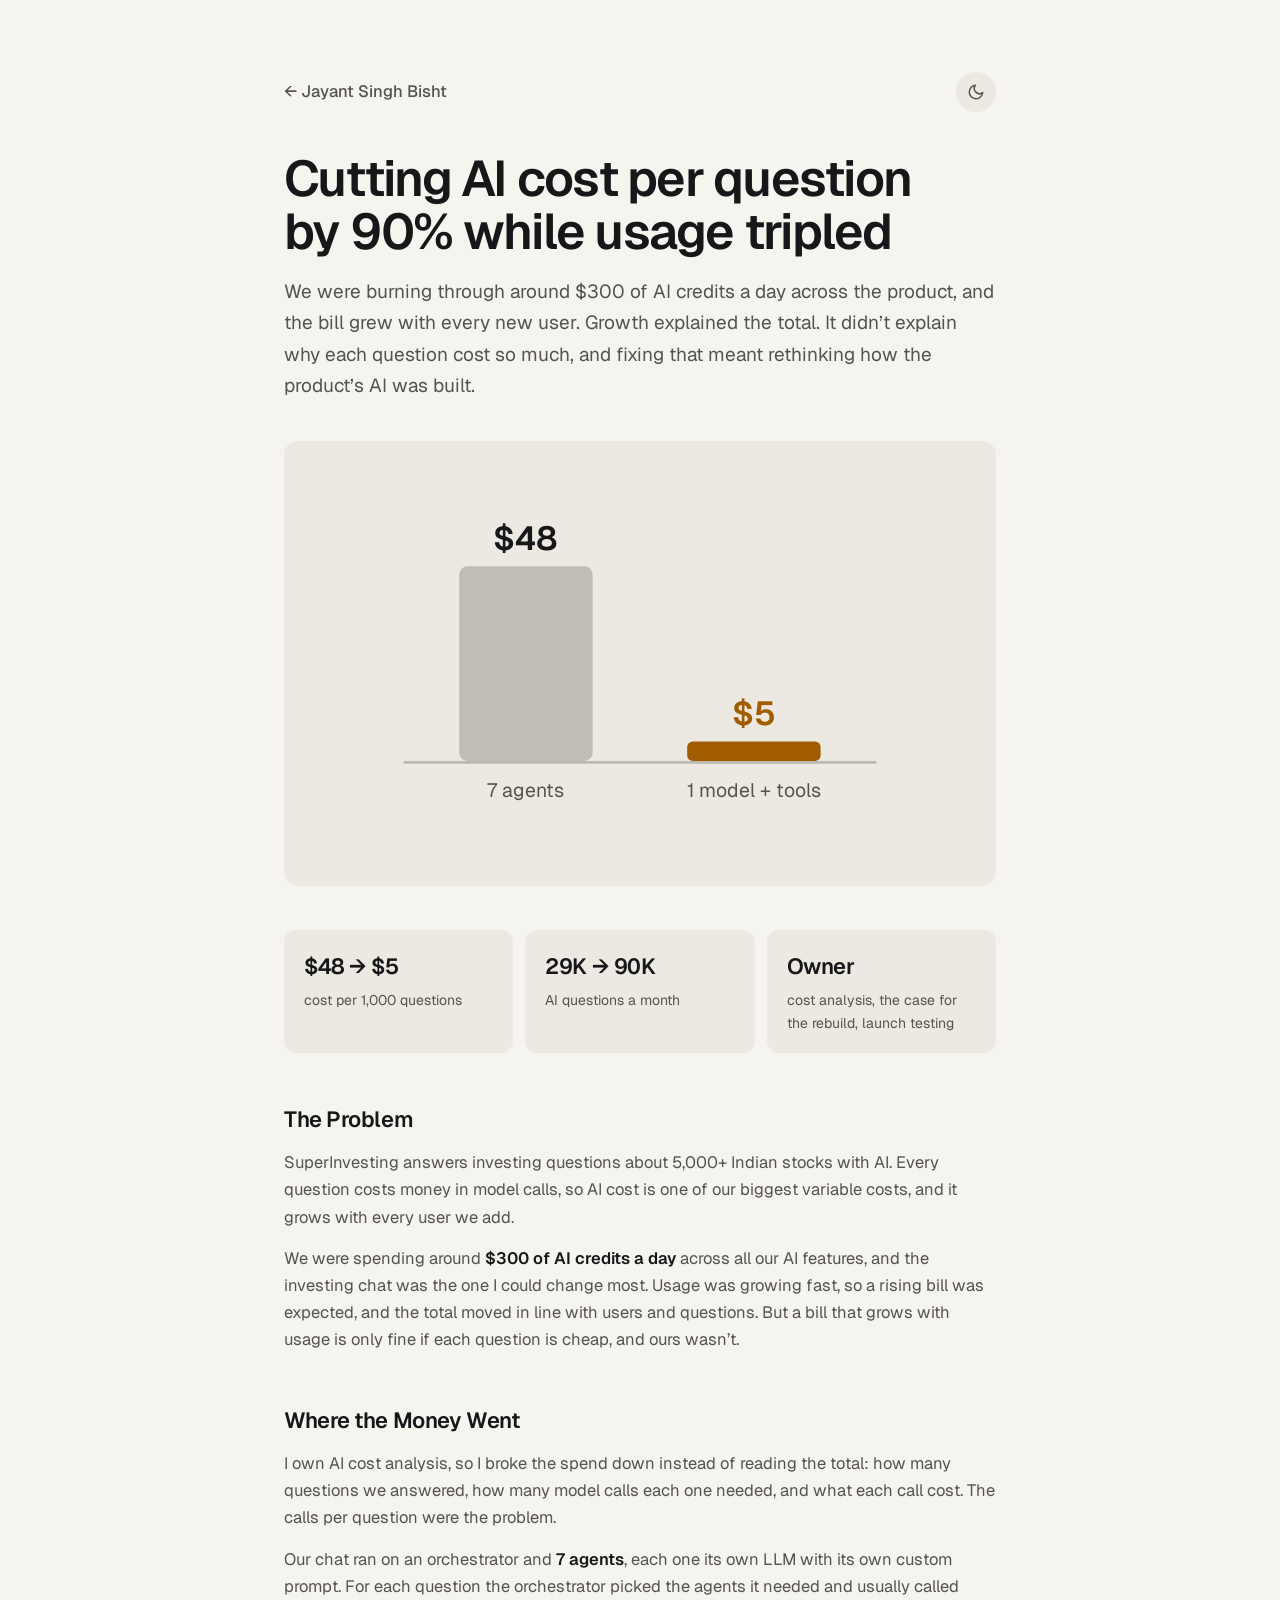
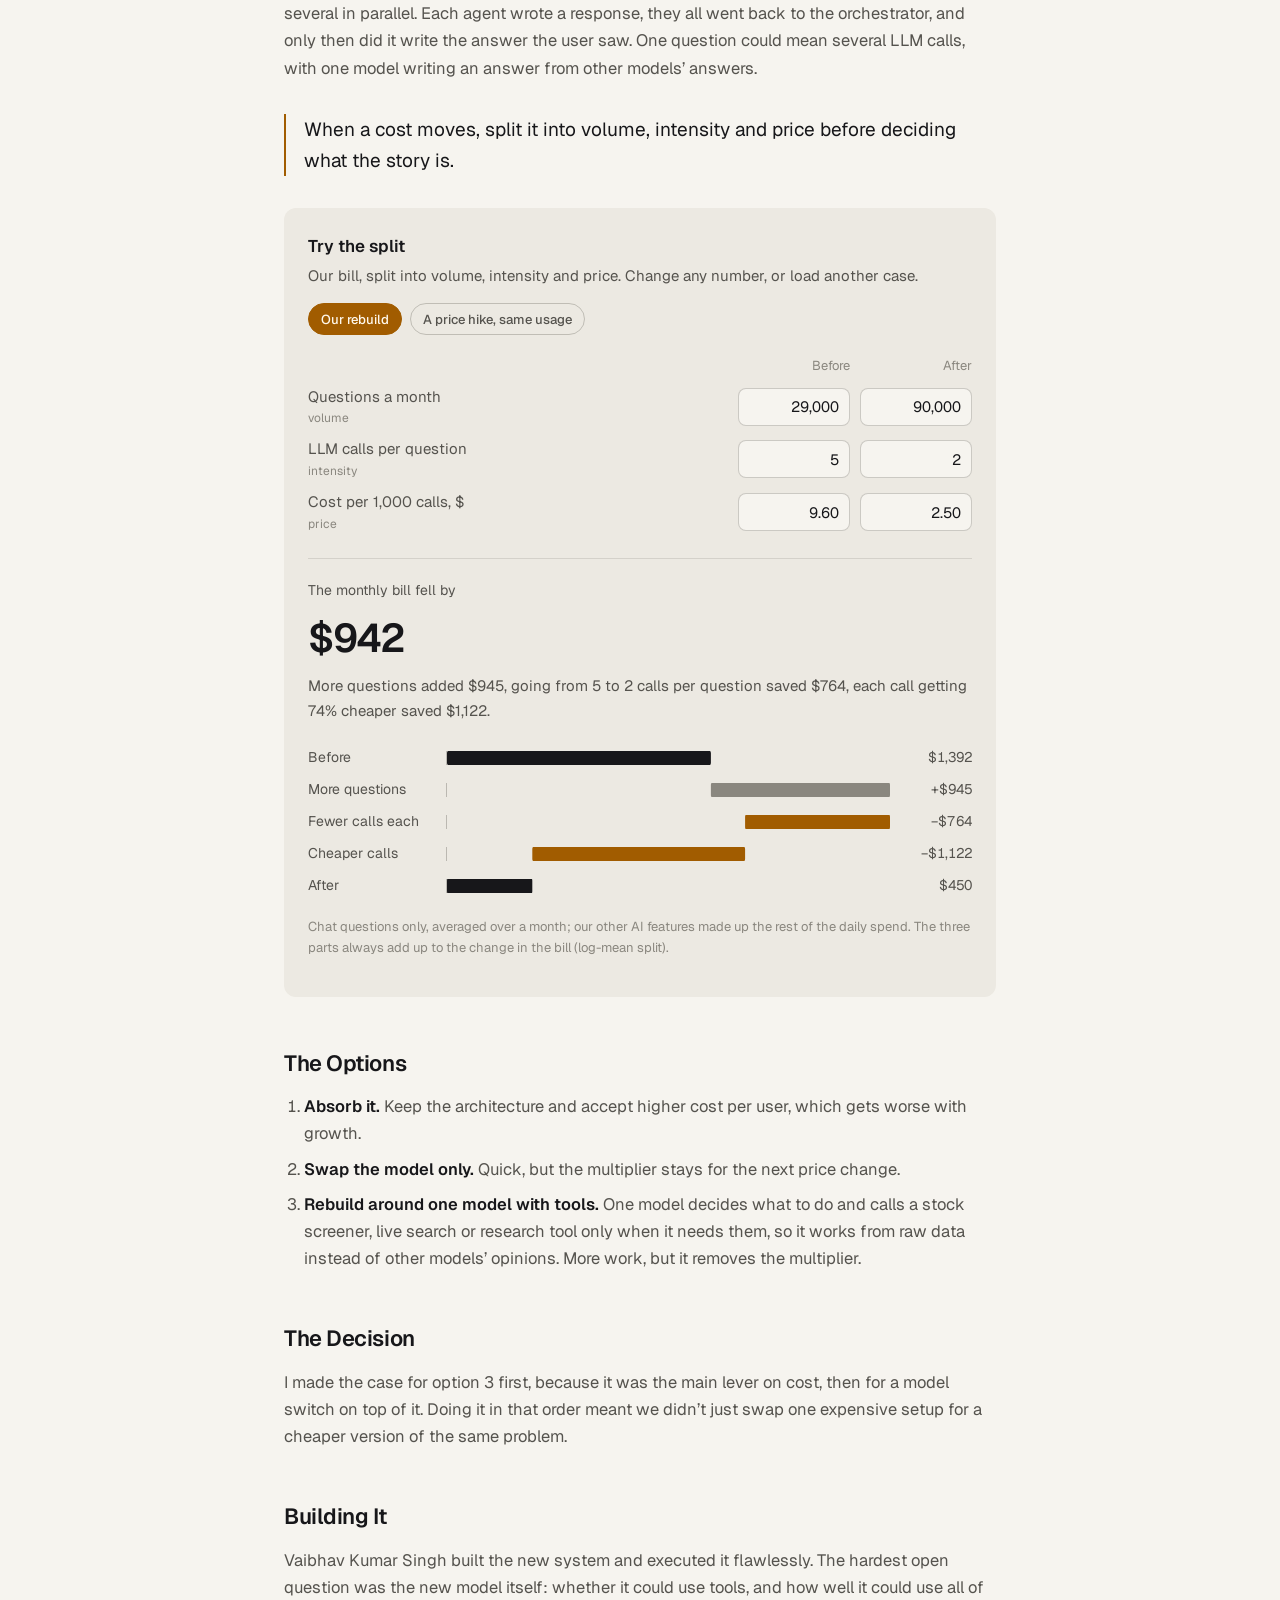
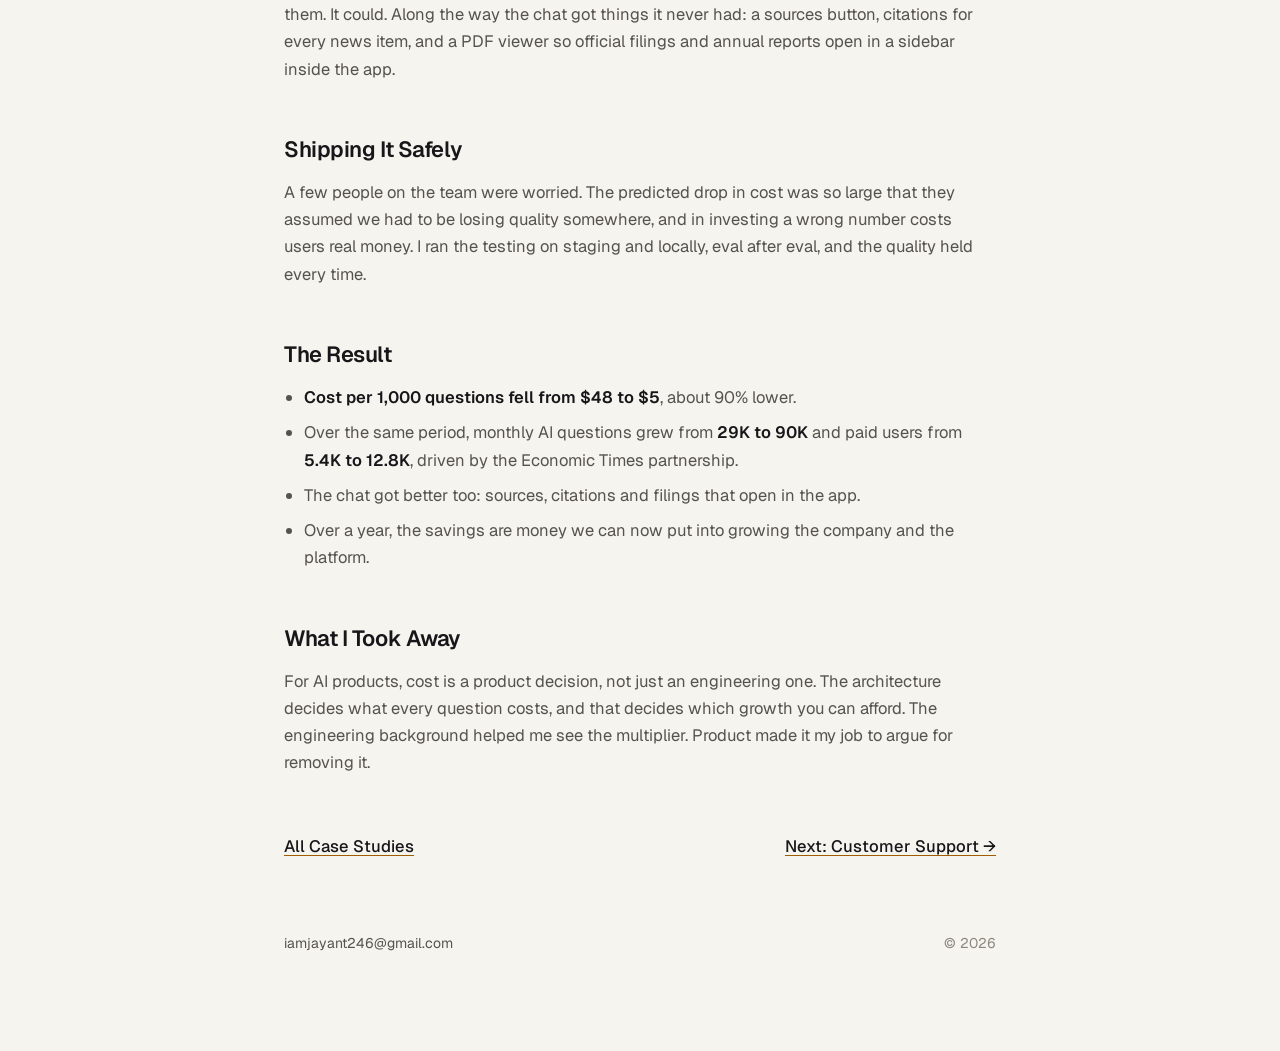
==== commit 8cc3b8e7: "AI cost case study: make clear $300/day was all AI spend, not just chat Co-Authored-By: Claude Opus " ====
--- a/case-studies/ai-cost.html
+++ b/case-studies/ai-cost.html
@@ -30,7 +30,7 @@
 
   <div data-stagger>
     <h1 data-reveal>Cutting AI cost per question by 90% while usage tripled</h1>
-    <p class="lede" data-reveal>We were burning through around $300 of AI credits a day, and the bill grew with every new user. Growth explained the total. It didn’t explain why each question cost so much, and fixing that meant rethinking how the product’s AI was built.</p>
+    <p class="lede" data-reveal>We were burning through around $300 of AI credits a day across the product, and the bill grew with every new user. Growth explained the total. It didn’t explain why each question cost so much, and fixing that meant rethinking how the product’s AI was built.</p>
   </div>
   <div class="viz cover-viz" role="img" aria-label="AI cost per 1,000 questions fell from $48 with seven agents to $5 with one model and tools" data-reveal><svg viewBox="0 0 420 220"><line class="line" x1="40" y1="181" x2="380" y2="181"/><rect class="mute" x="80" y="40" width="96" height="140" rx="6"/><text class="big" x="128" y="28" text-anchor="middle" font-size="24">$48</text><text x="128" y="206" text-anchor="middle" font-size="14">7 agents</text><rect class="acc" x="244" y="166" width="96" height="14" rx="4"/><text class="acc-t" x="292" y="154" text-anchor="middle" font-size="24">$5</text><text x="292" y="206" text-anchor="middle" font-size="14">1 model + tools</text></svg></div>
   <div class="facts" data-stagger>
@@ -41,7 +41,7 @@
   <div class="prose">
     <h2>The Problem</h2>
     <p>SuperInvesting answers investing questions about 5,000+ Indian stocks with AI. Every question costs money in model calls, so AI cost is one of our biggest variable costs, and it grows with every user we add.</p>
-    <p>We were spending around <strong>$300 of AI credits a day</strong>. Usage was growing fast, so a rising bill was expected, and the total moved in line with users and questions. But a bill that grows with usage is only fine if each question is cheap, and ours wasn’t.</p>
+    <p>We were spending around <strong>$300 of AI credits a day</strong> across all our AI features, and the investing chat was the one I could change most. Usage was growing fast, so a rising bill was expected, and the total moved in line with users and questions. But a bill that grows with usage is only fine if each question is cheap, and ours wasn’t.</p>
 
     <h2>Where the Money Went</h2>
     <p>I own AI cost analysis, so I broke the spend down instead of reading the total: how many questions we answered, how many model calls each one needed, and what each call cost. The calls per question were the problem.</p>
@@ -77,7 +77,7 @@
         <p class="sc-sentence" data-out="sentence"></p>
       </div>
       <div class="sc-bars" data-out="bars" aria-hidden="true"></div>
-      <p class="sc-note">Averages for the month. The three parts always add up to the change in the bill (log-mean split).</p>
+      <p class="sc-note">Chat questions only, averaged over a month; our other AI features made up the rest of the daily spend. The three parts always add up to the change in the bill (log-mean split).</p>
     </section>
 
     <h2>The Options</h2>
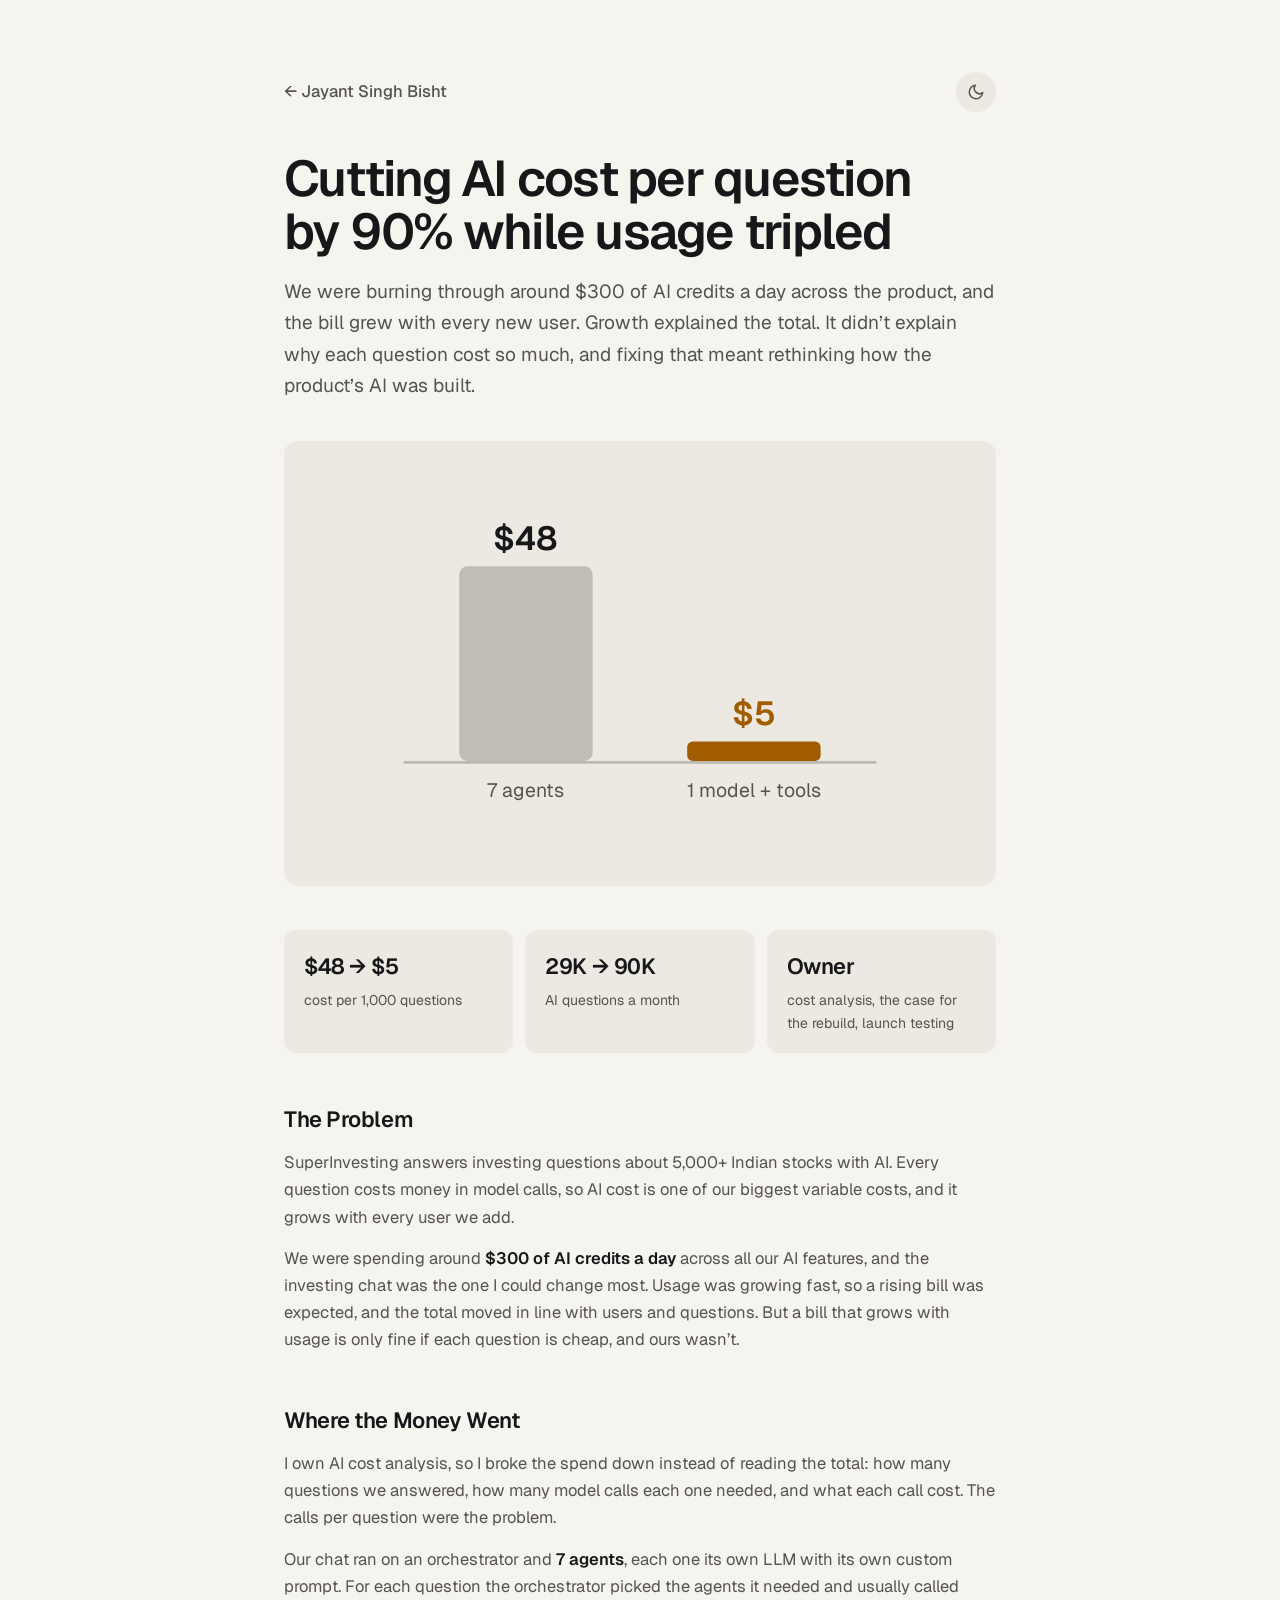
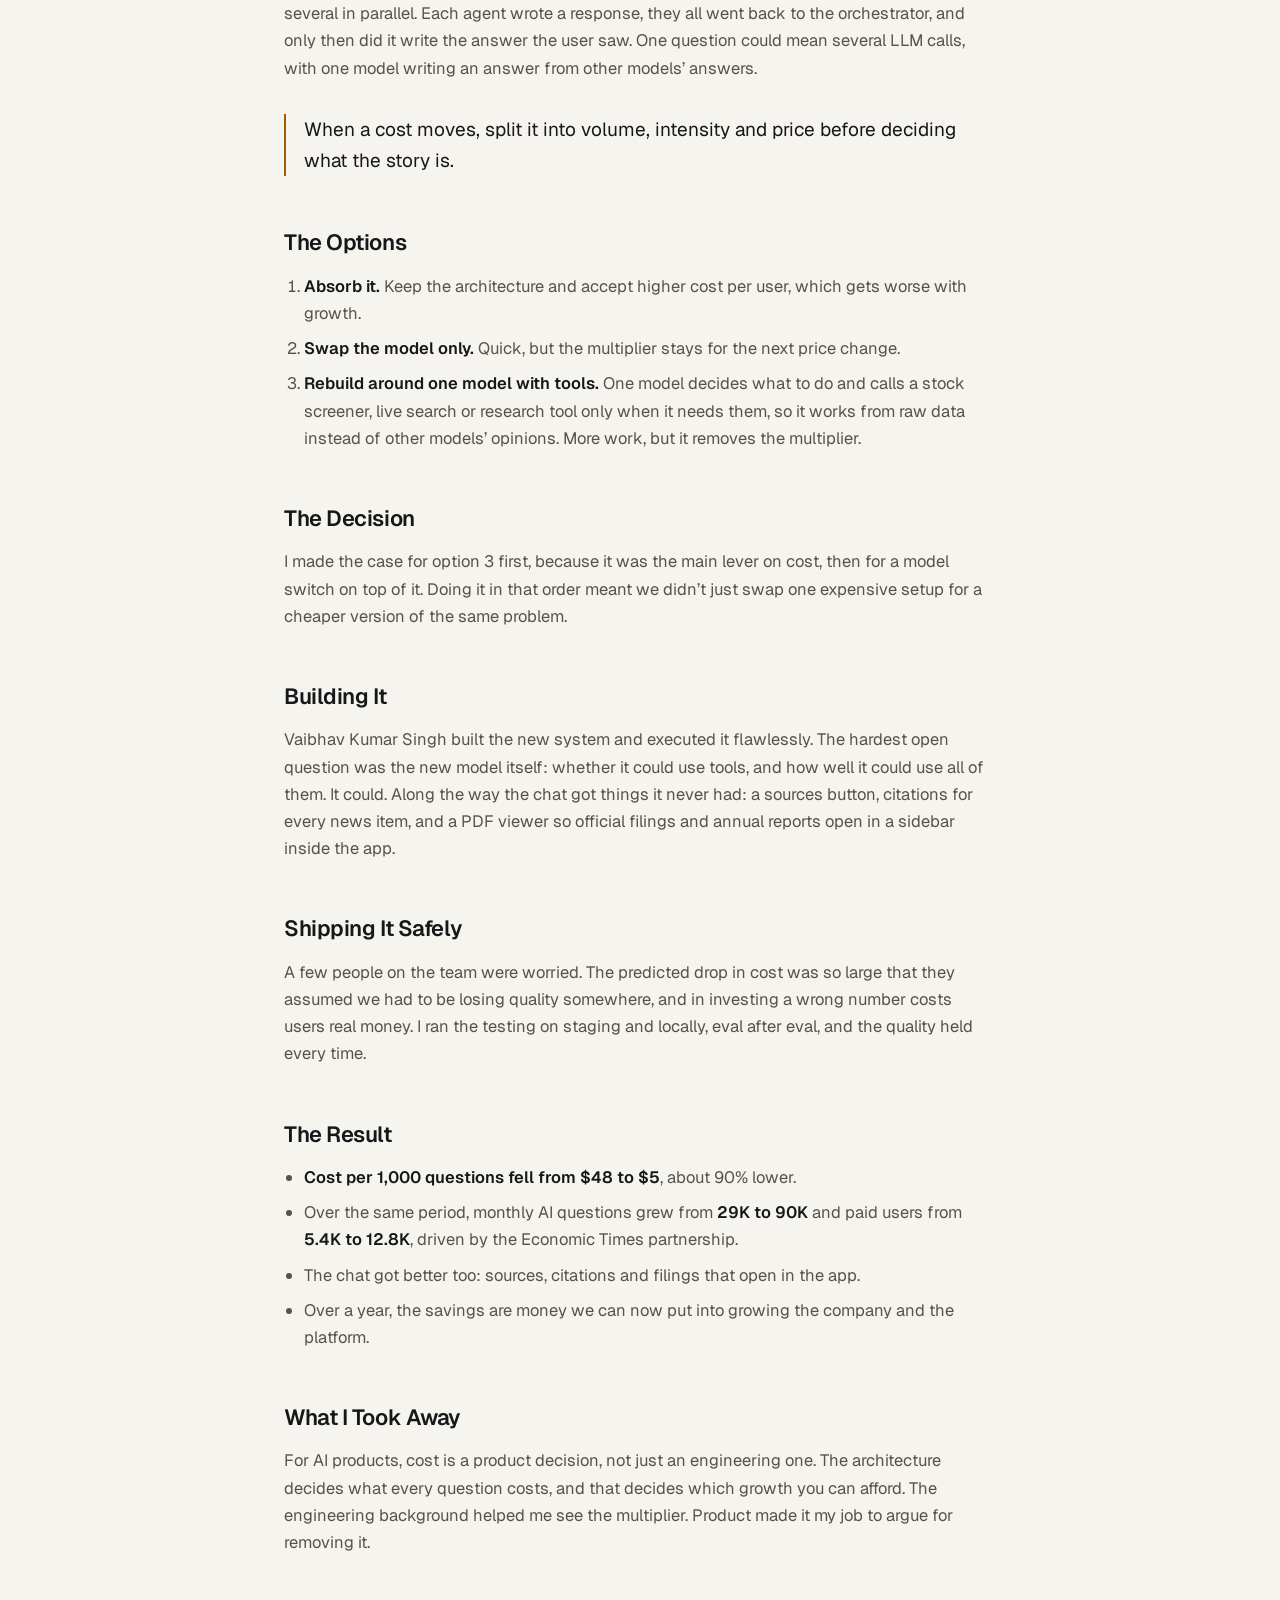
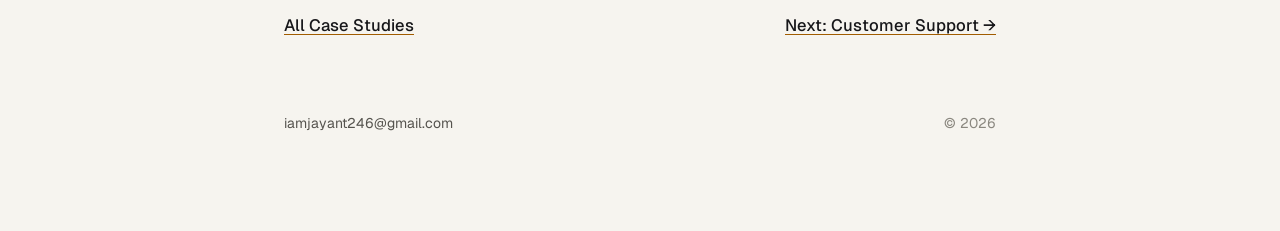
==== commit 2329c96e: "AI cost case study: hide the interactive split until before/after use matching months Co-Authored-By" ====
--- a/case-studies/ai-cost.html
+++ b/case-studies/ai-cost.html
@@ -48,7 +48,7 @@
     <p>Our chat ran on an orchestrator and <strong>7 agents</strong>, each one its own LLM with its own custom prompt. For each question the orchestrator picked the agents it needed and usually called several in parallel. Each agent wrote a response, they all went back to the orchestrator, and only then did it write the answer the user saw. One question could mean several LLM calls, with one model writing an answer from other models’ answers.</p>
     <p class="pull">When a cost moves, split it into volume, intensity and price before deciding what the story is.</p>
 
-    <section class="split-calc" data-split aria-labelledby="split-title" data-reveal>
+    <!-- Hidden until the before/after numbers come from the same months (OpenRouter export). --><section class="split-calc" data-split aria-labelledby="split-title" hidden>
       <div class="sc-head">
         <h3 id="split-title">Try the split</h3>
         <p>Our bill, split into volume, intensity and price. Change any number, or load another case.</p>
